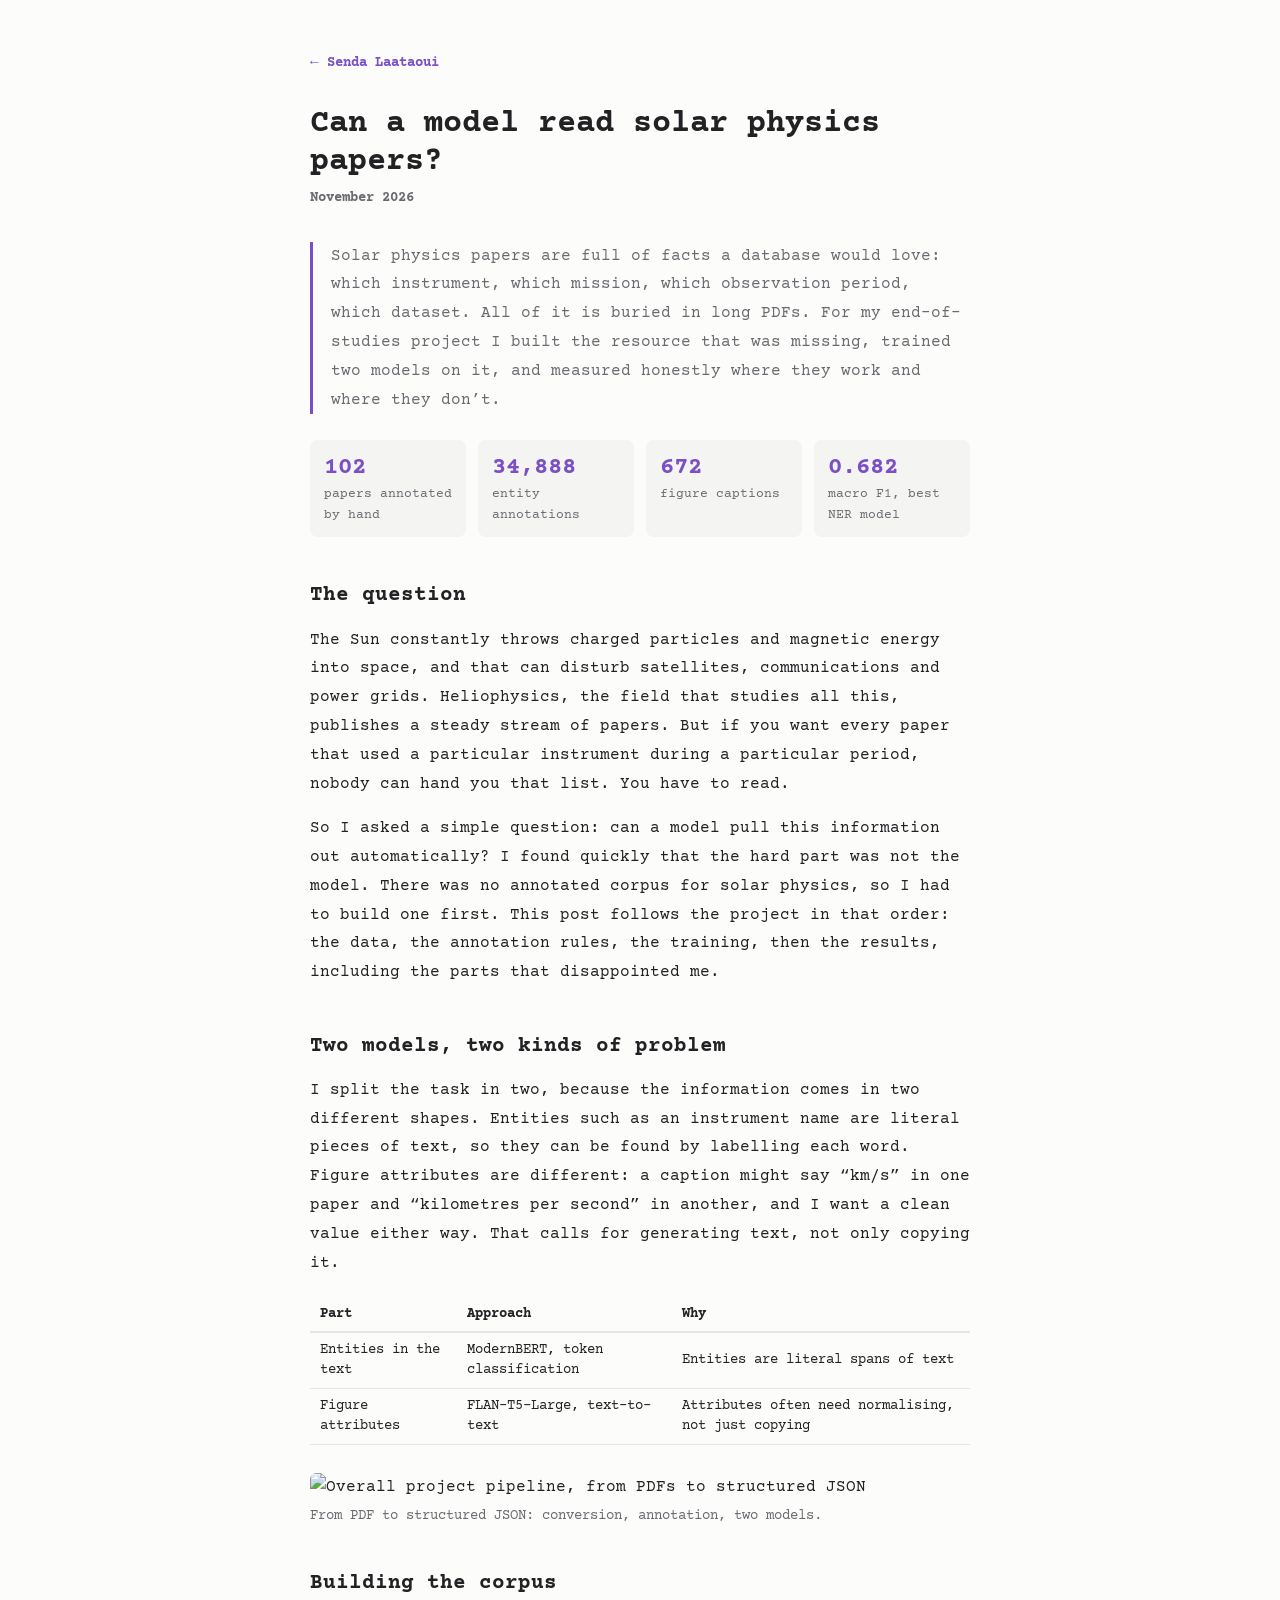
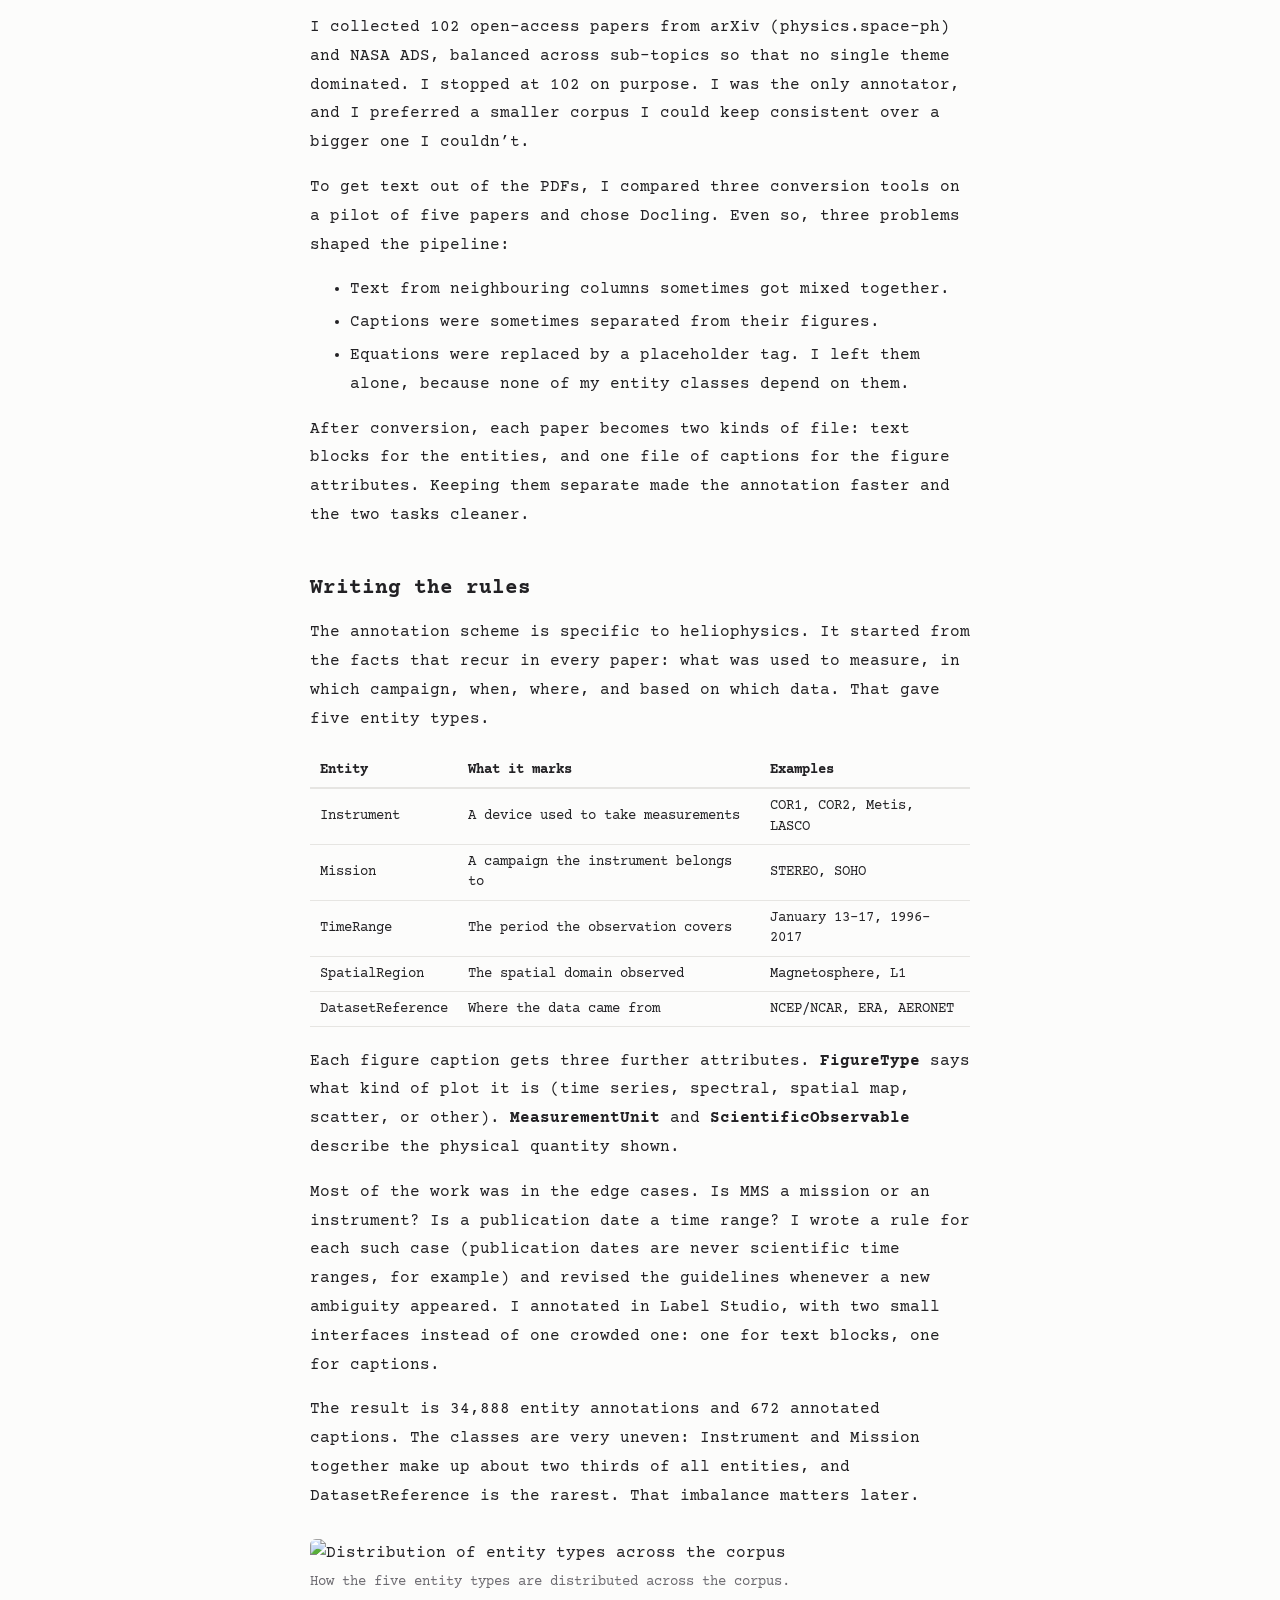
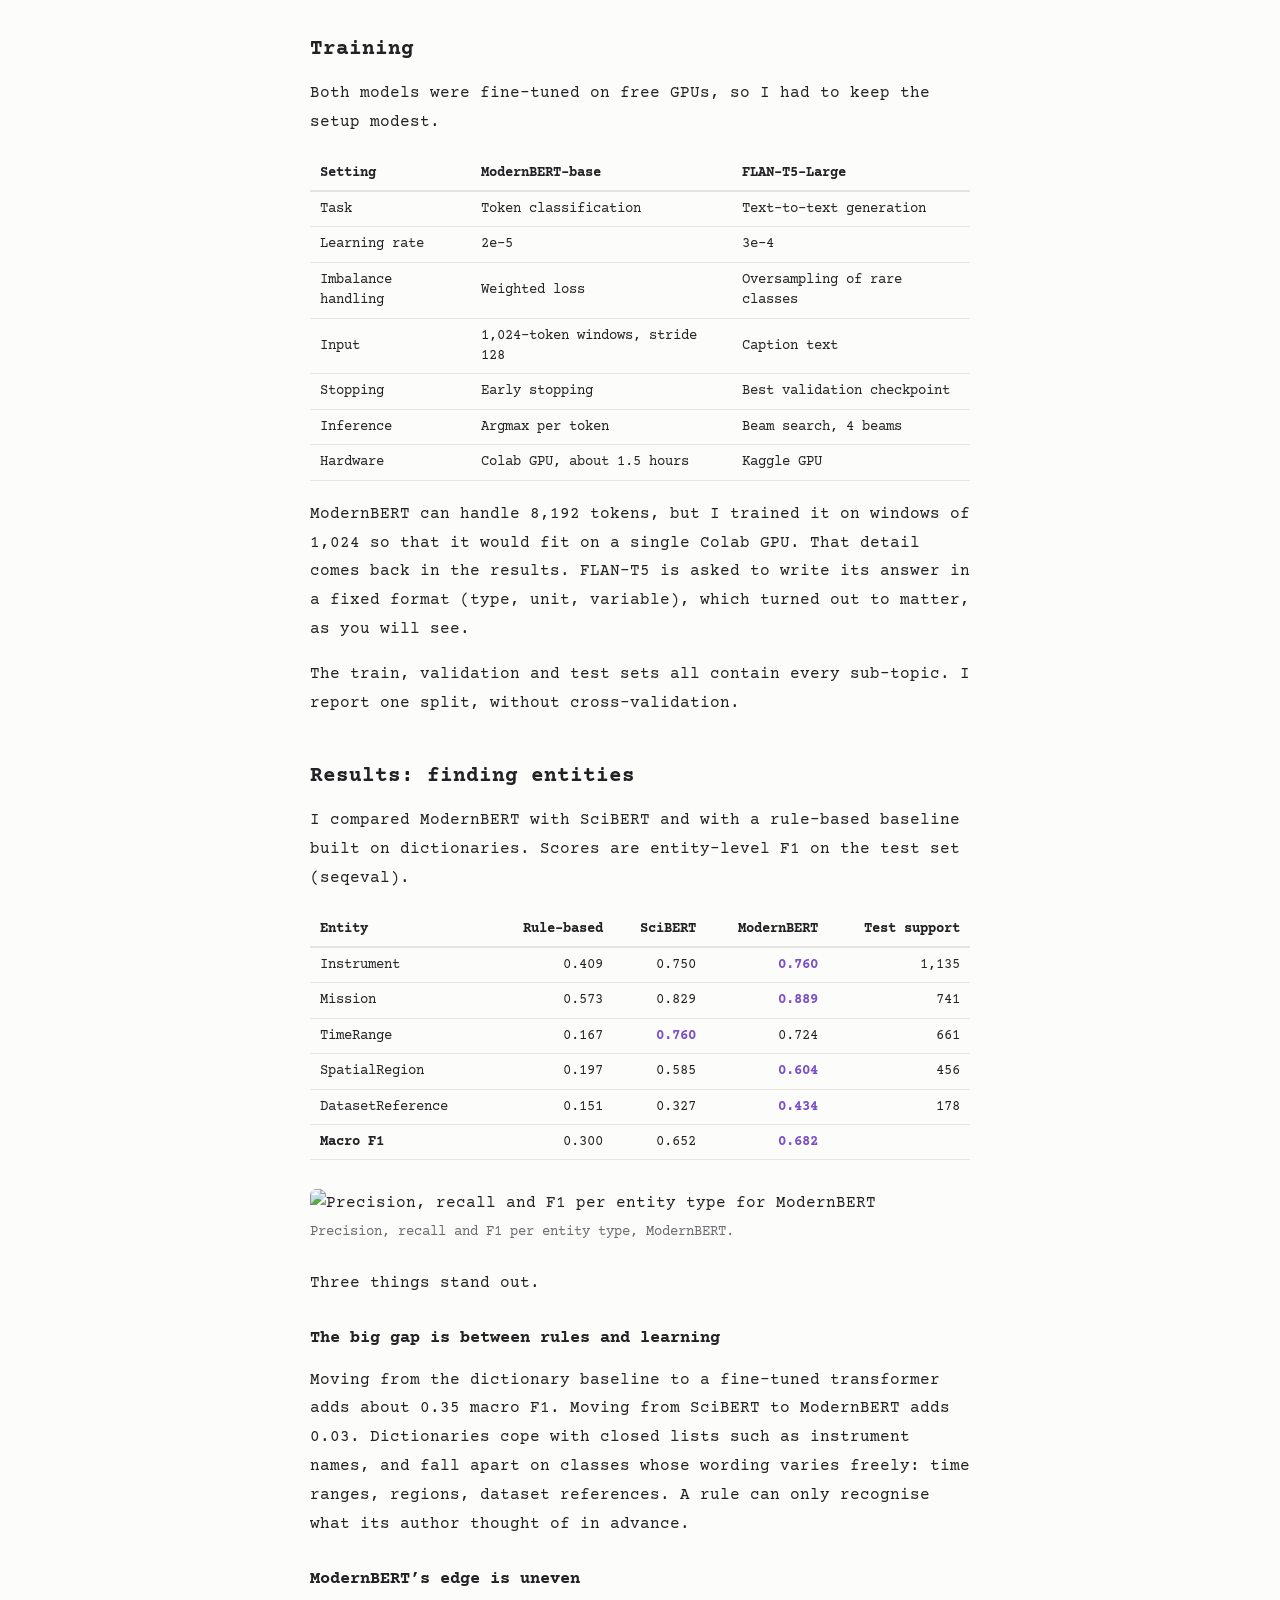
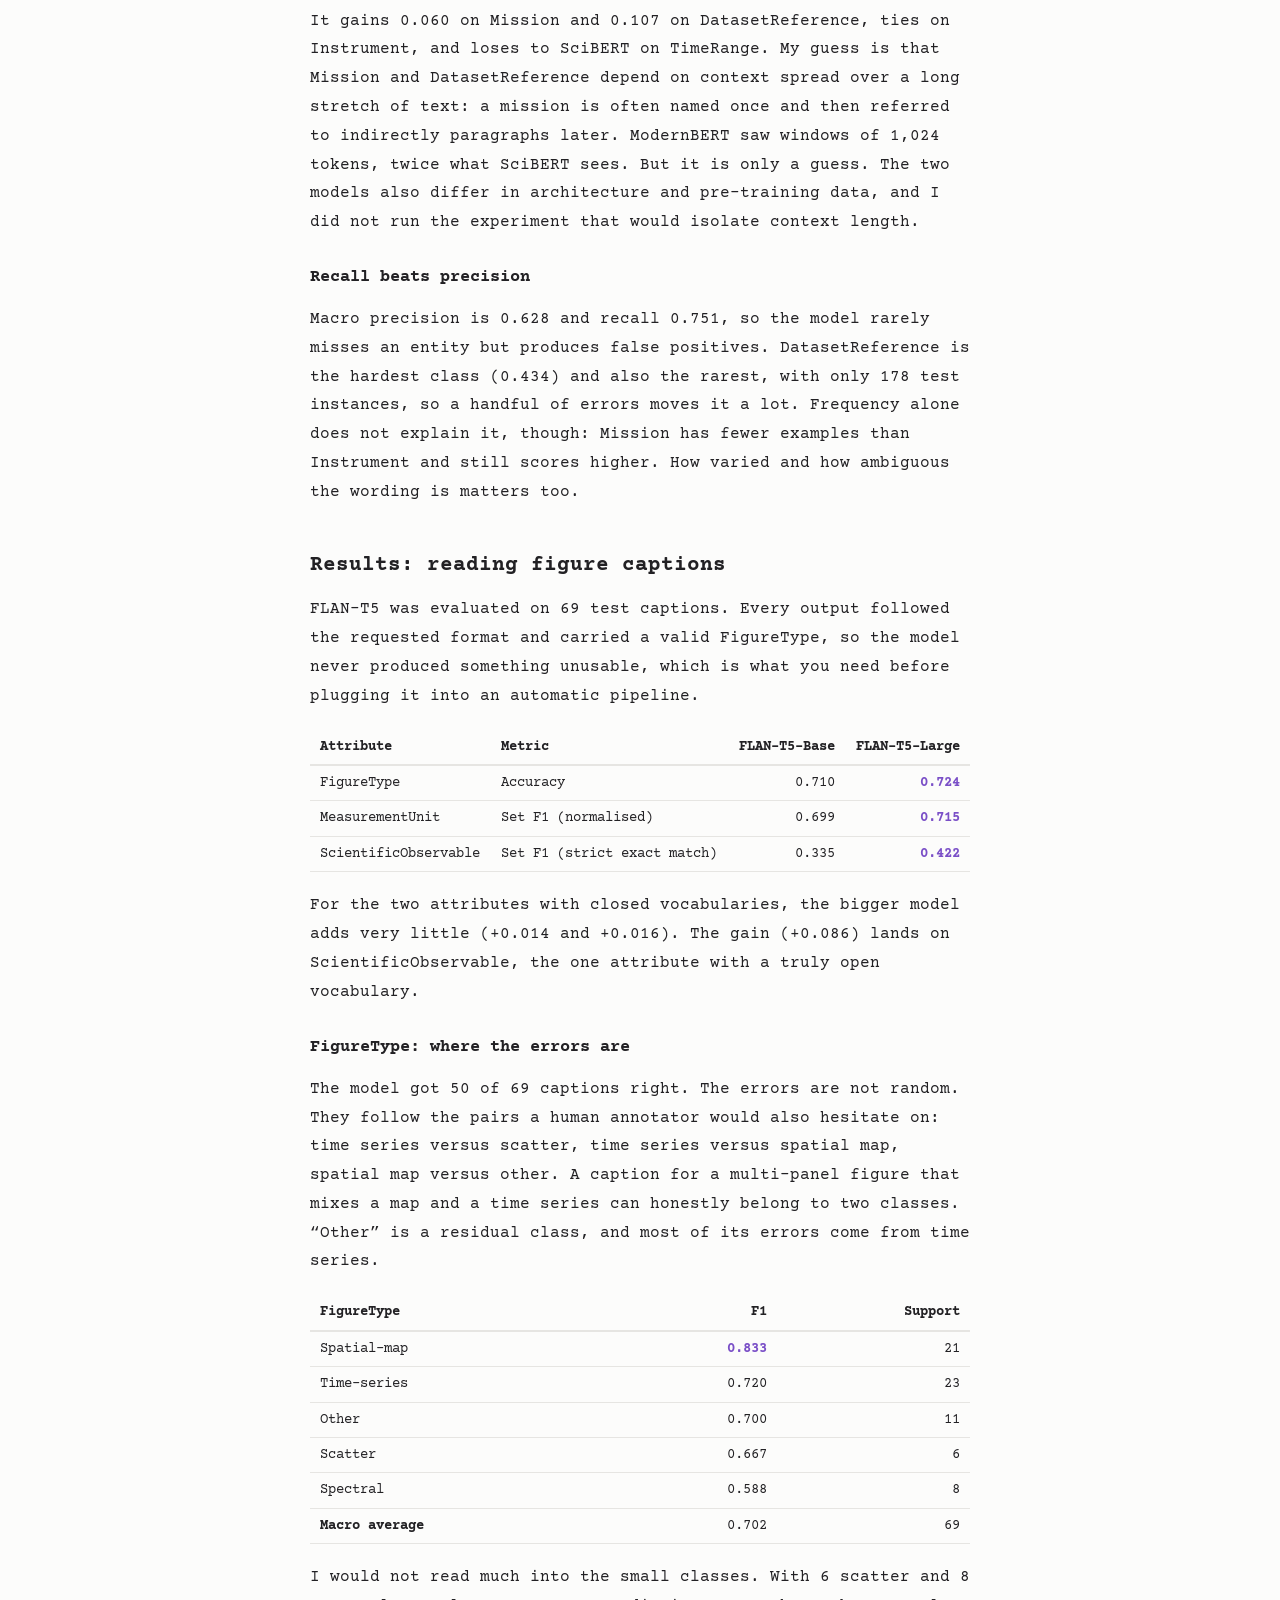
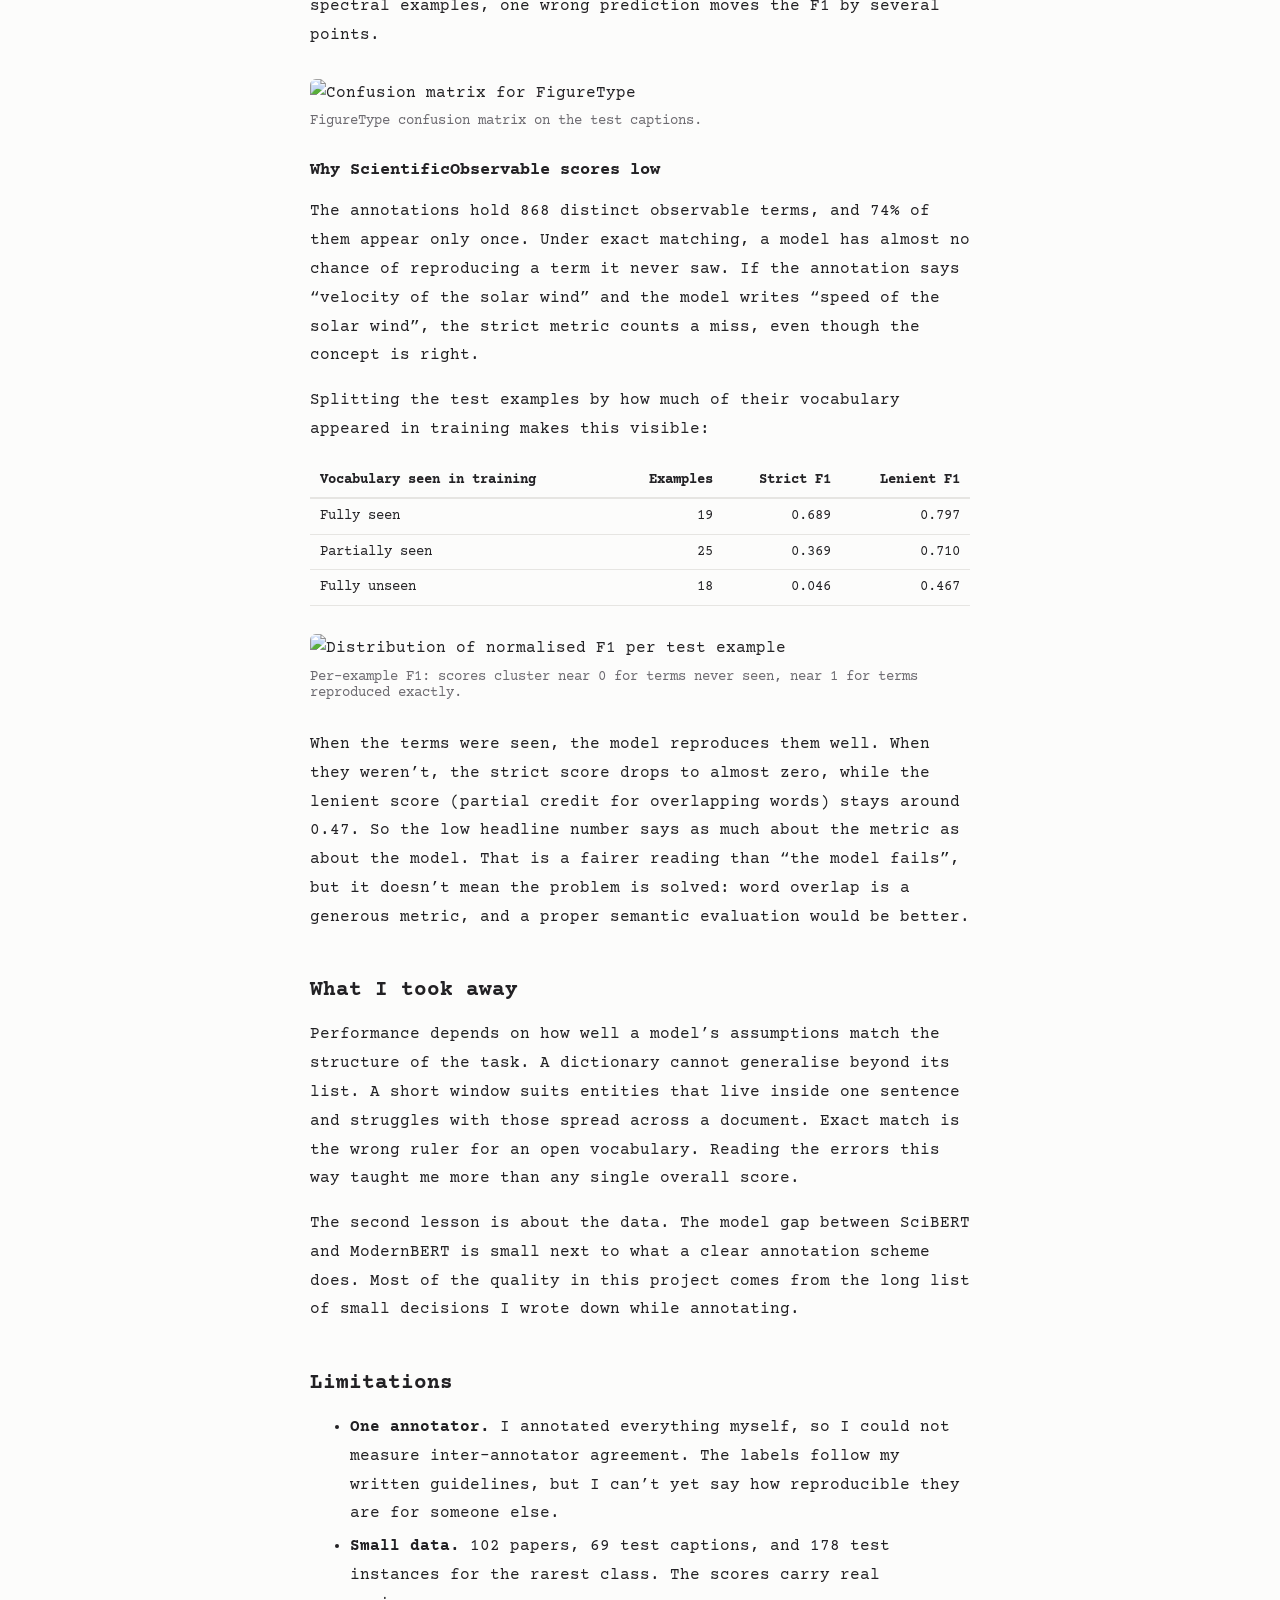
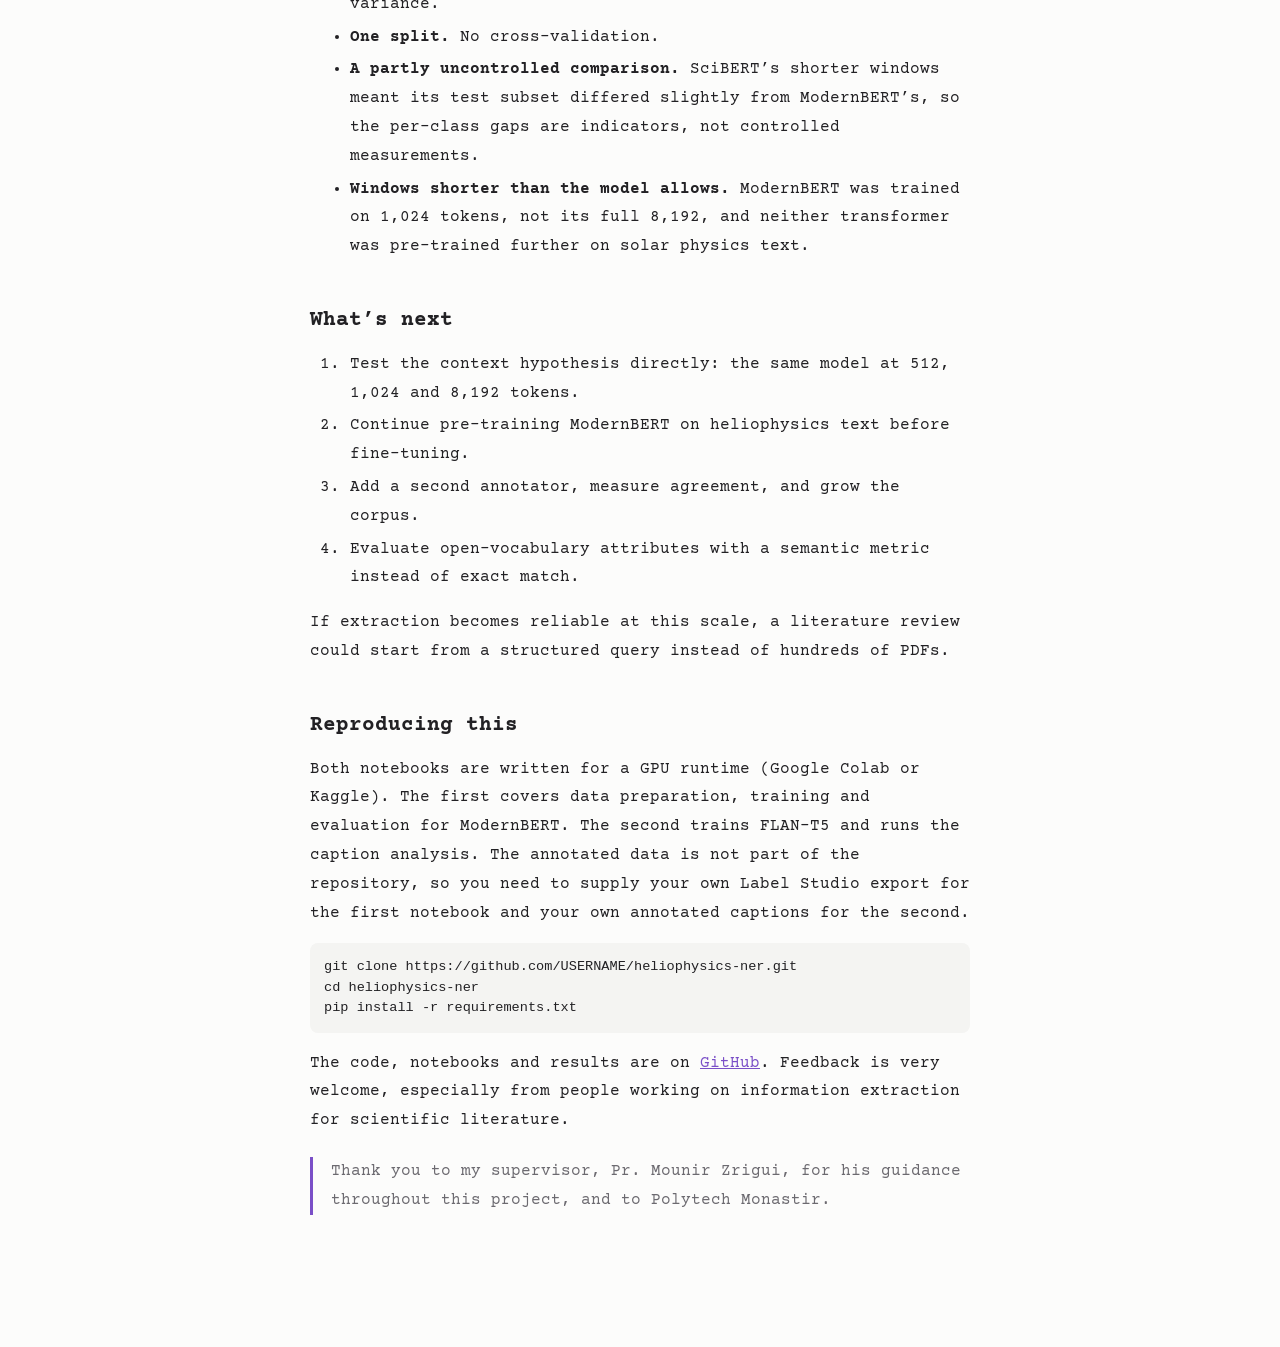
==== blogs/heliophysics-ner.html @ 3c7ad0c1 "heliophysics-ner blog" ====
<!DOCTYPE html>
<html lang="en">
<head>
<meta charset="utf-8">
<meta name="viewport" content="width=device-width, initial-scale=1">
<title>Can a model read solar physics papers? | Senda Laataoui</title>
<meta property="og:title" content="Can a model read solar physics papers?">
<meta property="og:description" content="I built a corpus of 102 heliophysics papers, annotated 34,888 entities by hand, and tested what ModernBERT and FLAN-T5 can extract. Here is what worked, and what didn’t.">
<link href="https://fonts.googleapis.com/css2?family=Courier+Prime:ital,wght@0,400;0,700;1,400&display=swap" rel="stylesheet">
<link rel="icon" type="image/svg+xml" href="../assets/favicon.svg">
<link rel="icon" type="image/png" sizes="48x48" href="../assets/favicon-48.png">
<link rel="stylesheet" href="../assets/post.css">
<style>
/* post.css has no table, list or h3 rules; these use its variables. Move into post.css if you like. */
h3{font:700 1.05rem/1.3 "Courier Prime",monospace;margin:1.8em 0 .3em}
.stats{display:grid;grid-template-columns:repeat(auto-fit,minmax(130px,1fr));gap:12px;margin:1.6em 0}
.stats div{background:var(--panel);border-radius:8px;padding:12px 14px;line-height:1.3}
.stats b{display:block;font-size:1.5rem;color:var(--accent)}
.stats span{font-size:.8rem;color:var(--dim)}
.tbl{overflow-x:auto;margin:1.2em 0}
table{width:100%;border-collapse:collapse;font-size:.85rem;line-height:1.5}
th,td{padding:7px 10px;text-align:left;border-bottom:1px solid var(--rule)}
th{border-bottom:2px solid var(--rule)}
.n{text-align:right;white-space:nowrap}
.best{font-weight:700;color:var(--accent)}
figure{margin:1.8em 0}
figcaption{margin-top:6px}
li{margin:.25em 0}
</style>
</head>
<body>
<div class="wrap">
<a class="back" href="../index.html">&larr; Senda Laataoui</a>
<h1>Can a model read solar physics papers?</h1>
<div class="date">November 2026</div>

<blockquote>Solar physics papers are full of facts a database would love: which instrument, which mission, which observation period, which dataset. All of it is buried in long PDFs. For my end-of-studies project I built the resource that was missing, trained two models on it, and measured honestly where they work and where they don’t.</blockquote>

<div class="stats">
  <div><b>102</b><span>papers annotated by hand</span></div>
  <div><b>34,888</b><span>entity annotations</span></div>
  <div><b>672</b><span>figure captions</span></div>
  <div><b>0.682</b><span>macro F1, best NER model</span></div>
</div>

<h2>The question</h2>
<p>The Sun constantly throws charged particles and magnetic energy into space, and that can disturb satellites, communications and power grids. Heliophysics, the field that studies all this, publishes a steady stream of papers. But if you want every paper that used a particular instrument during a particular period, nobody can hand you that list. You have to read.</p>
<p>So I asked a simple question: can a model pull this information out automatically? I found quickly that the hard part was not the model. There was no annotated corpus for solar physics, so I had to build one first. This post follows the project in that order: the data, the annotation rules, the training, then the results, including the parts that disappointed me.</p>

<h2>Two models, two kinds of problem</h2>
<p>I split the task in two, because the information comes in two different shapes. Entities such as an instrument name are literal pieces of text, so they can be found by labelling each word. Figure attributes are different: a caption might say “km/s” in one paper and “kilometres per second” in another, and I want a clean value either way. That calls for generating text, not only copying it.</p>
<div class="tbl"><table>
<thead><tr><th>Part</th><th>Approach</th><th>Why</th></tr></thead>
<tbody>
<tr><td>Entities in the text</td><td>ModernBERT, token classification</td><td>Entities are literal spans of text</td></tr>
<tr><td>Figure attributes</td><td>FLAN-T5-Large, text-to-text</td><td>Attributes often need normalising, not just copying</td></tr>
</tbody></table></div>

<figure>
<img src="../assets/heliophysics-ner/pipeline.png" alt="Overall project pipeline, from PDFs to structured JSON" width="460">
<figcaption>From PDF to structured JSON: conversion, annotation, two models.</figcaption>
</figure>

<h2>Building the corpus</h2>
<p>I collected 102 open-access papers from arXiv (physics.space-ph) and NASA ADS, balanced across sub-topics so that no single theme dominated. I stopped at 102 on purpose. I was the only annotator, and I preferred a smaller corpus I could keep consistent over a bigger one I couldn’t.</p>
<p>To get text out of the PDFs, I compared three conversion tools on a pilot of five papers and chose Docling. Even so, three problems shaped the pipeline:</p>
<ul>
<li>Text from neighbouring columns sometimes got mixed together.</li>
<li>Captions were sometimes separated from their figures.</li>
<li>Equations were replaced by a placeholder tag. I left them alone, because none of my entity classes depend on them.</li>
</ul>
<p>After conversion, each paper becomes two kinds of file: text blocks for the entities, and one file of captions for the figure attributes. Keeping them separate made the annotation faster and the two tasks cleaner.</p>

<h2>Writing the rules</h2>
<p>The annotation scheme is specific to heliophysics. It started from the facts that recur in every paper: what was used to measure, in which campaign, when, where, and based on which data. That gave five entity types.</p>
<div class="tbl"><table>
<thead><tr><th>Entity</th><th>What it marks</th><th>Examples</th></tr></thead>
<tbody>
<tr><td>Instrument</td><td>A device used to take measurements</td><td>COR1, COR2, Metis, LASCO</td></tr>
<tr><td>Mission</td><td>A campaign the instrument belongs to</td><td>STEREO, SOHO</td></tr>
<tr><td>TimeRange</td><td>The period the observation covers</td><td>January 13–17, 1996–2017</td></tr>
<tr><td>SpatialRegion</td><td>The spatial domain observed</td><td>Magnetosphere, L1</td></tr>
<tr><td>DatasetReference</td><td>Where the data came from</td><td>NCEP/NCAR, ERA, AERONET</td></tr>
</tbody></table></div>
<p>Each figure caption gets three further attributes. <b>FigureType</b> says what kind of plot it is (time series, spectral, spatial map, scatter, or other). <b>MeasurementUnit</b> and <b>ScientificObservable</b> describe the physical quantity shown.</p>
<p>Most of the work was in the edge cases. Is MMS a mission or an instrument? Is a publication date a time range? I wrote a rule for each such case (publication dates are never scientific time ranges, for example) and revised the guidelines whenever a new ambiguity appeared. I annotated in Label Studio, with two small interfaces instead of one crowded one: one for text blocks, one for captions.</p>
<p>The result is 34,888 entity annotations and 672 annotated captions. The classes are very uneven: Instrument and Mission together make up about two thirds of all entities, and DatasetReference is the rarest. That imbalance matters later.</p>

<figure>
<img src="../assets/heliophysics-ner/entity_distribution.png" alt="Distribution of entity types across the corpus" width="760">
<figcaption>How the five entity types are distributed across the corpus.</figcaption>
</figure>

<h2>Training</h2>
<p>Both models were fine-tuned on free GPUs, so I had to keep the setup modest.</p>
<div class="tbl"><table>
<thead><tr><th>Setting</th><th>ModernBERT-base</th><th>FLAN-T5-Large</th></tr></thead>
<tbody>
<tr><td>Task</td><td>Token classification</td><td>Text-to-text generation</td></tr>
<tr><td>Learning rate</td><td>2e-5</td><td>3e-4</td></tr>
<tr><td>Imbalance handling</td><td>Weighted loss</td><td>Oversampling of rare classes</td></tr>
<tr><td>Input</td><td>1,024-token windows, stride 128</td><td>Caption text</td></tr>
<tr><td>Stopping</td><td>Early stopping</td><td>Best validation checkpoint</td></tr>
<tr><td>Inference</td><td>Argmax per token</td><td>Beam search, 4 beams</td></tr>
<tr><td>Hardware</td><td>Colab GPU, about 1.5 hours</td><td>Kaggle GPU</td></tr>
</tbody></table></div>
<p>ModernBERT can handle 8,192 tokens, but I trained it on windows of 1,024 so that it would fit on a single Colab GPU. That detail comes back in the results. FLAN-T5 is asked to write its answer in a fixed format (type, unit, variable), which turned out to matter, as you will see.</p>
<p>The train, validation and test sets all contain every sub-topic. I report one split, without cross-validation.</p>

<h2>Results: finding entities</h2>
<p>I compared ModernBERT with SciBERT and with a rule-based baseline built on dictionaries. Scores are entity-level F1 on the test set (seqeval).</p>
<div class="tbl"><table>
<thead><tr><th>Entity</th><th class="n">Rule-based</th><th class="n">SciBERT</th><th class="n">ModernBERT</th><th class="n">Test support</th></tr></thead>
<tbody>
<tr><td>Instrument</td><td class="n">0.409</td><td class="n">0.750</td><td class="n best">0.760</td><td class="n">1,135</td></tr>
<tr><td>Mission</td><td class="n">0.573</td><td class="n">0.829</td><td class="n best">0.889</td><td class="n">741</td></tr>
<tr><td>TimeRange</td><td class="n">0.167</td><td class="n best">0.760</td><td class="n">0.724</td><td class="n">661</td></tr>
<tr><td>SpatialRegion</td><td class="n">0.197</td><td class="n">0.585</td><td class="n best">0.604</td><td class="n">456</td></tr>
<tr><td>DatasetReference</td><td class="n">0.151</td><td class="n">0.327</td><td class="n best">0.434</td><td class="n">178</td></tr>
<tr><td><b>Macro F1</b></td><td class="n">0.300</td><td class="n">0.652</td><td class="n best">0.682</td><td class="n"></td></tr>
</tbody></table></div>

<figure>
<img src="../assets/heliophysics-ner/ner_per_class_results.png" alt="Precision, recall and F1 per entity type for ModernBERT" width="760">
<figcaption>Precision, recall and F1 per entity type, ModernBERT.</figcaption>
</figure>

<p>Three things stand out.</p>
<h3>The big gap is between rules and learning</h3>
<p>Moving from the dictionary baseline to a fine-tuned transformer adds about 0.35 macro F1. Moving from SciBERT to ModernBERT adds 0.03. Dictionaries cope with closed lists such as instrument names, and fall apart on classes whose wording varies freely: time ranges, regions, dataset references. A rule can only recognise what its author thought of in advance.</p>
<h3>ModernBERT’s edge is uneven</h3>
<p>It gains 0.060 on Mission and 0.107 on DatasetReference, ties on Instrument, and loses to SciBERT on TimeRange. My guess is that Mission and DatasetReference depend on context spread over a long stretch of text: a mission is often named once and then referred to indirectly paragraphs later. ModernBERT saw windows of 1,024 tokens, twice what SciBERT sees. But it is only a guess. The two models also differ in architecture and pre-training data, and I did not run the experiment that would isolate context length.</p>
<h3>Recall beats precision</h3>
<p>Macro precision is 0.628 and recall 0.751, so the model rarely misses an entity but produces false positives. DatasetReference is the hardest class (0.434) and also the rarest, with only 178 test instances, so a handful of errors moves it a lot. Frequency alone does not explain it, though: Mission has fewer examples than Instrument and still scores higher. How varied and how ambiguous the wording is matters too.</p>

<h2>Results: reading figure captions</h2>
<p>FLAN-T5 was evaluated on 69 test captions. Every output followed the requested format and carried a valid FigureType, so the model never produced something unusable, which is what you need before plugging it into an automatic pipeline.</p>
<div class="tbl"><table>
<thead><tr><th>Attribute</th><th>Metric</th><th class="n">FLAN-T5-Base</th><th class="n">FLAN-T5-Large</th></tr></thead>
<tbody>
<tr><td>FigureType</td><td>Accuracy</td><td class="n">0.710</td><td class="n best">0.724</td></tr>
<tr><td>MeasurementUnit</td><td>Set F1 (normalised)</td><td class="n">0.699</td><td class="n best">0.715</td></tr>
<tr><td>ScientificObservable</td><td>Set F1 (strict exact match)</td><td class="n">0.335</td><td class="n best">0.422</td></tr>
</tbody></table></div>
<p>For the two attributes with closed vocabularies, the bigger model adds very little (+0.014 and +0.016). The gain (+0.086) lands on ScientificObservable, the one attribute with a truly open vocabulary.</p>

<h3>FigureType: where the errors are</h3>
<p>The model got 50 of 69 captions right. The errors are not random. They follow the pairs a human annotator would also hesitate on: time series versus scatter, time series versus spatial map, spatial map versus other. A caption for a multi-panel figure that mixes a map and a time series can honestly belong to two classes. “Other” is a residual class, and most of its errors come from time series.</p>
<div class="tbl"><table>
<thead><tr><th>FigureType</th><th class="n">F1</th><th class="n">Support</th></tr></thead>
<tbody>
<tr><td>Spatial-map</td><td class="n best">0.833</td><td class="n">21</td></tr>
<tr><td>Time-series</td><td class="n">0.720</td><td class="n">23</td></tr>
<tr><td>Other</td><td class="n">0.700</td><td class="n">11</td></tr>
<tr><td>Scatter</td><td class="n">0.667</td><td class="n">6</td></tr>
<tr><td>Spectral</td><td class="n">0.588</td><td class="n">8</td></tr>
<tr><td><b>Macro average</b></td><td class="n">0.702</td><td class="n">69</td></tr>
</tbody></table></div>
<p>I would not read much into the small classes. With 6 scatter and 8 spectral examples, one wrong prediction moves the F1 by several points.</p>

<figure>
<img src="../assets/heliophysics-ner/figuretype_confusion_matrix.png" alt="Confusion matrix for FigureType" width="560">
<figcaption>FigureType confusion matrix on the test captions.</figcaption>
</figure>

<h3>Why ScientificObservable scores low</h3>
<p>The annotations hold 868 distinct observable terms, and 74% of them appear only once. Under exact matching, a model has almost no chance of reproducing a term it never saw. If the annotation says “velocity of the solar wind” and the model writes “speed of the solar wind”, the strict metric counts a miss, even though the concept is right.</p>
<p>Splitting the test examples by how much of their vocabulary appeared in training makes this visible:</p>
<div class="tbl"><table>
<thead><tr><th>Vocabulary seen in training</th><th class="n">Examples</th><th class="n">Strict F1</th><th class="n">Lenient F1</th></tr></thead>
<tbody>
<tr><td>Fully seen</td><td class="n">19</td><td class="n">0.689</td><td class="n">0.797</td></tr>
<tr><td>Partially seen</td><td class="n">25</td><td class="n">0.369</td><td class="n">0.710</td></tr>
<tr><td>Fully unseen</td><td class="n">18</td><td class="n">0.046</td><td class="n">0.467</td></tr>
</tbody></table></div>

<figure>
<img src="../assets/heliophysics-ner/f1_distribution_per_example.png" alt="Distribution of normalised F1 per test example" width="640">
<figcaption>Per-example F1: scores cluster near 0 for terms never seen, near 1 for terms reproduced exactly.</figcaption>
</figure>

<p>When the terms were seen, the model reproduces them well. When they weren’t, the strict score drops to almost zero, while the lenient score (partial credit for overlapping words) stays around 0.47. So the low headline number says as much about the metric as about the model. That is a fairer reading than “the model fails”, but it doesn’t mean the problem is solved: word overlap is a generous metric, and a proper semantic evaluation would be better.</p>

<h2>What I took away</h2>
<p>Performance depends on how well a model’s assumptions match the structure of the task. A dictionary cannot generalise beyond its list. A short window suits entities that live inside one sentence and struggles with those spread across a document. Exact match is the wrong ruler for an open vocabulary. Reading the errors this way taught me more than any single overall score.</p>
<p>The second lesson is about the data. The model gap between SciBERT and ModernBERT is small next to what a clear annotation scheme does. Most of the quality in this project comes from the long list of small decisions I wrote down while annotating.</p>

<h2>Limitations</h2>
<ul>
<li><b>One annotator.</b> I annotated everything myself, so I could not measure inter-annotator agreement. The labels follow my written guidelines, but I can’t yet say how reproducible they are for someone else.</li>
<li><b>Small data.</b> 102 papers, 69 test captions, and 178 test instances for the rarest class. The scores carry real variance.</li>
<li><b>One split.</b> No cross-validation.</li>
<li><b>A partly uncontrolled comparison.</b> SciBERT’s shorter windows meant its test subset differed slightly from ModernBERT’s, so the per-class gaps are indicators, not controlled measurements.</li>
<li><b>Windows shorter than the model allows.</b> ModernBERT was trained on 1,024 tokens, not its full 8,192, and neither transformer was pre-trained further on solar physics text.</li>
</ul>

<h2>What’s next</h2>
<ol>
<li>Test the context hypothesis directly: the same model at 512, 1,024 and 8,192 tokens.</li>
<li>Continue pre-training ModernBERT on heliophysics text before fine-tuning.</li>
<li>Add a second annotator, measure agreement, and grow the corpus.</li>
<li>Evaluate open-vocabulary attributes with a semantic metric instead of exact match.</li>
</ol>
<p>If extraction becomes reliable at this scale, a literature review could start from a structured query instead of hundreds of PDFs.</p>

<h2>Reproducing this</h2>
<p>Both notebooks are written for a GPU runtime (Google Colab or Kaggle). The first covers data preparation, training and evaluation for ModernBERT. The second trains FLAN-T5 and runs the caption analysis. The annotated data is not part of the repository, so you need to supply your own Label Studio export for the first notebook and your own annotated captions for the second.</p>
<pre><code>git clone https://github.com/USERNAME/heliophysics-ner.git
cd heliophysics-ner
pip install -r requirements.txt</code></pre>
<p>The code, notebooks and results are on <a href="https://github.com/USERNAME/heliophysics-ner">GitHub</a>. Feedback is very welcome, especially from people working on information extraction for scientific literature.</p>

<blockquote>Thank you to my supervisor, Pr. Mounir Zrigui, for his guidance throughout this project, and to Polytech Monastir.</blockquote>

</div>
</body>
</html>
---- assets/post.css ----
:root{--bg:#fcfcfb;--fg:#222124;--dim:#6c6a70;--accent:#7a4fc7;--rule:#e6e5e2;--panel:#f4f4f2}
@media(prefers-color-scheme:dark){:root{--bg:#151416;--fg:#ececee;--dim:#9c9aa2;--accent:#c7a8f7;--rule:#2d2c30;--panel:#1e1d20}}
body{margin:0;background:var(--bg);color:var(--fg);font:16px/1.8 "Courier Prime","Courier New",monospace}
.wrap{max-width:660px;margin:0 auto;padding:48px 24px 110px}
.back,.date{font:700 .9rem "Courier Prime",monospace}
.back{color:var(--accent);text-decoration:none}
h1{font:700 2rem/1.2 "Courier Prime",monospace;margin:28px 0 8px}
h2{font:700 1.3rem/1.3 "Courier Prime",monospace;margin:2.2em 0 .4em}
.date{color:var(--dim);margin-bottom:36px}
a{color:var(--accent)}
img{max-width:100%;height:auto;border-radius:6px}
figcaption{font:.85rem "Courier Prime",monospace;color:var(--dim)}
pre{overflow-x:auto;background:var(--panel);padding:14px;border-radius:8px;font-size:.85rem;line-height:1.5}
blockquote{border-left:3px solid var(--accent);margin:1.4em 0;padding-left:18px;color:var(--dim)}
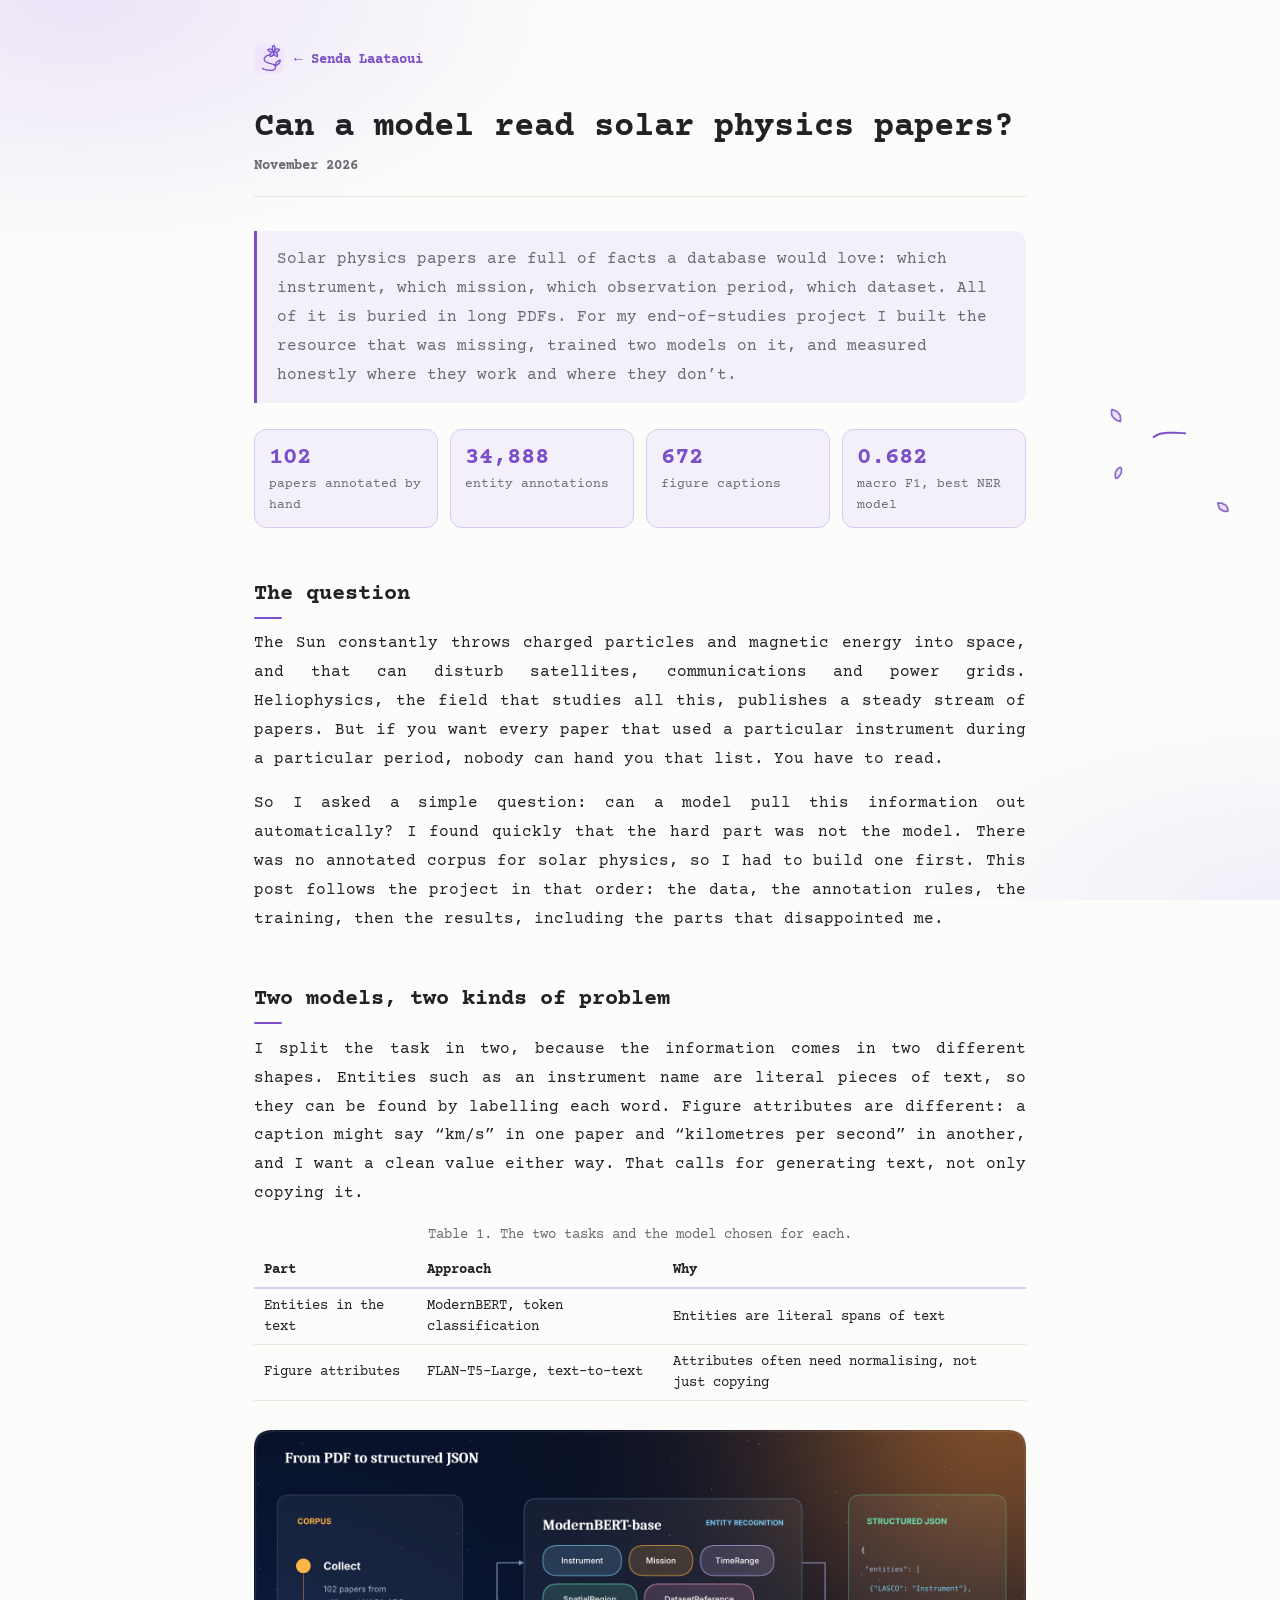
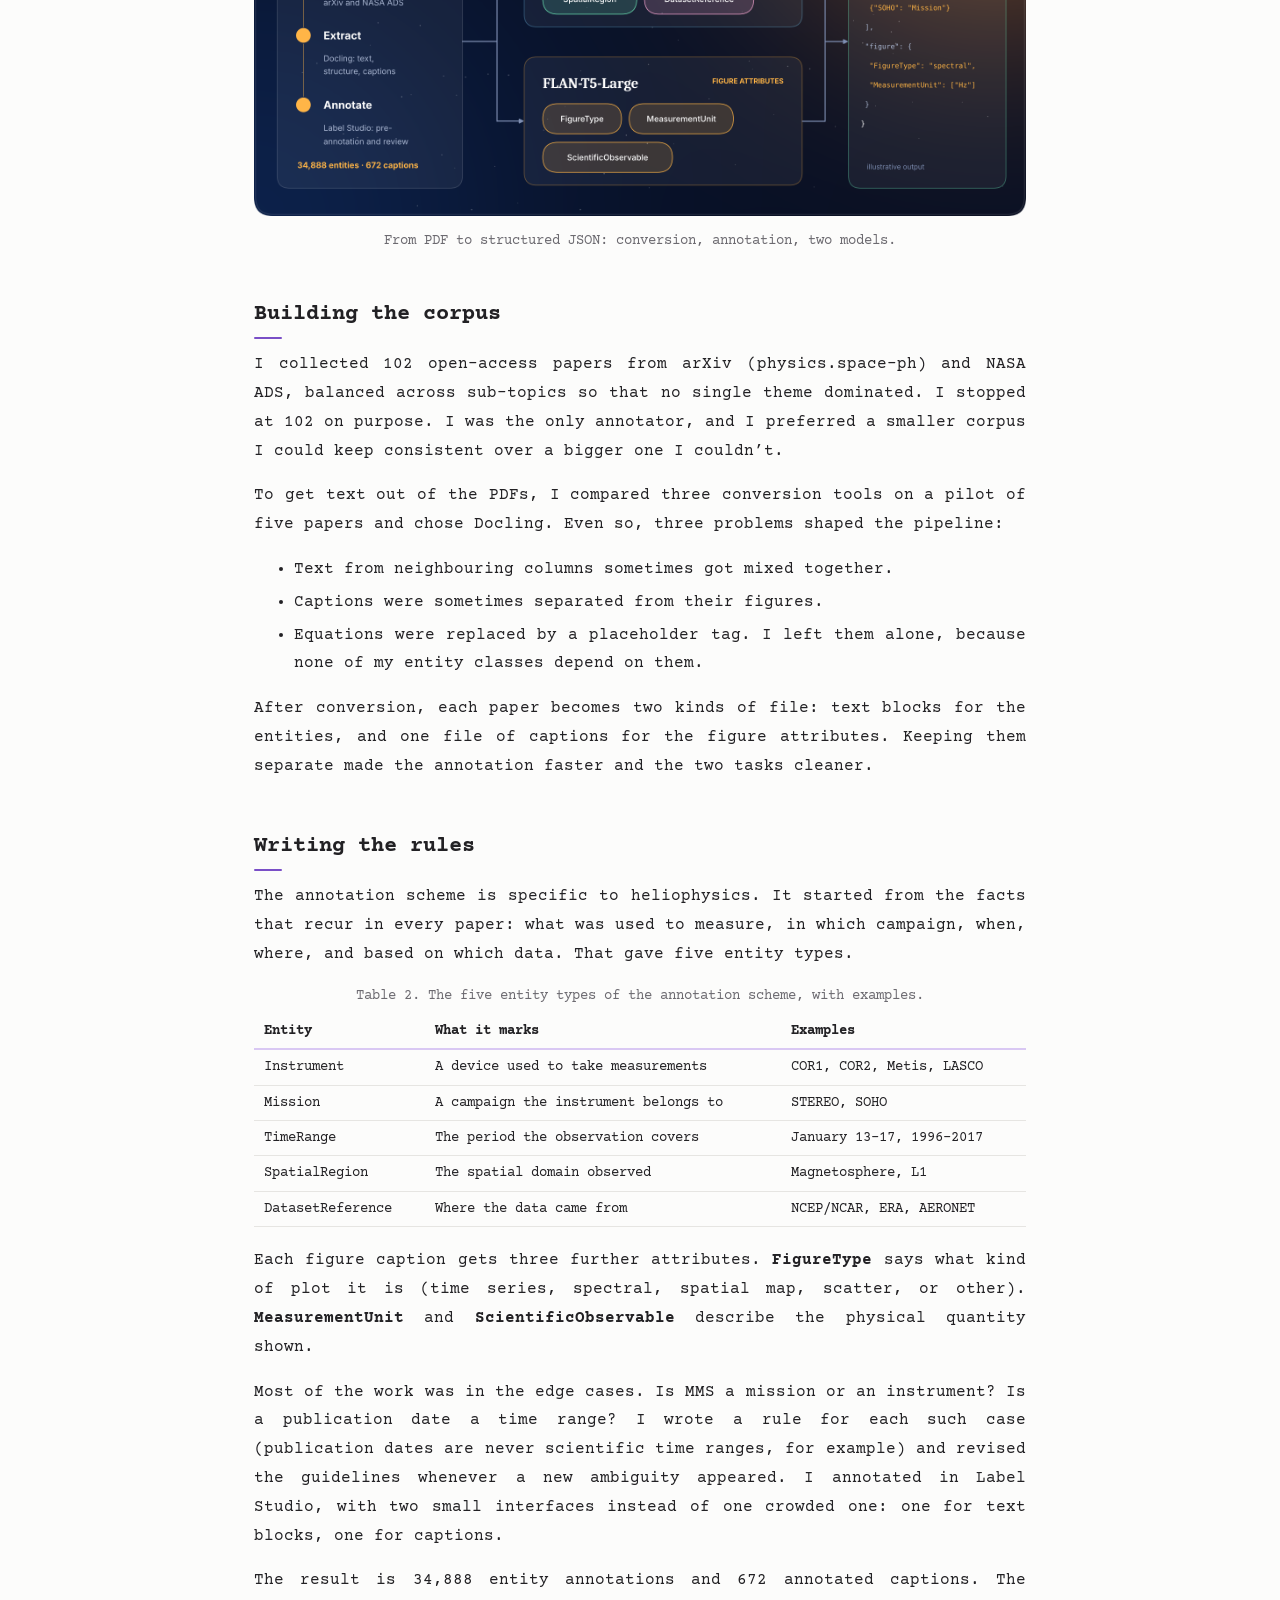
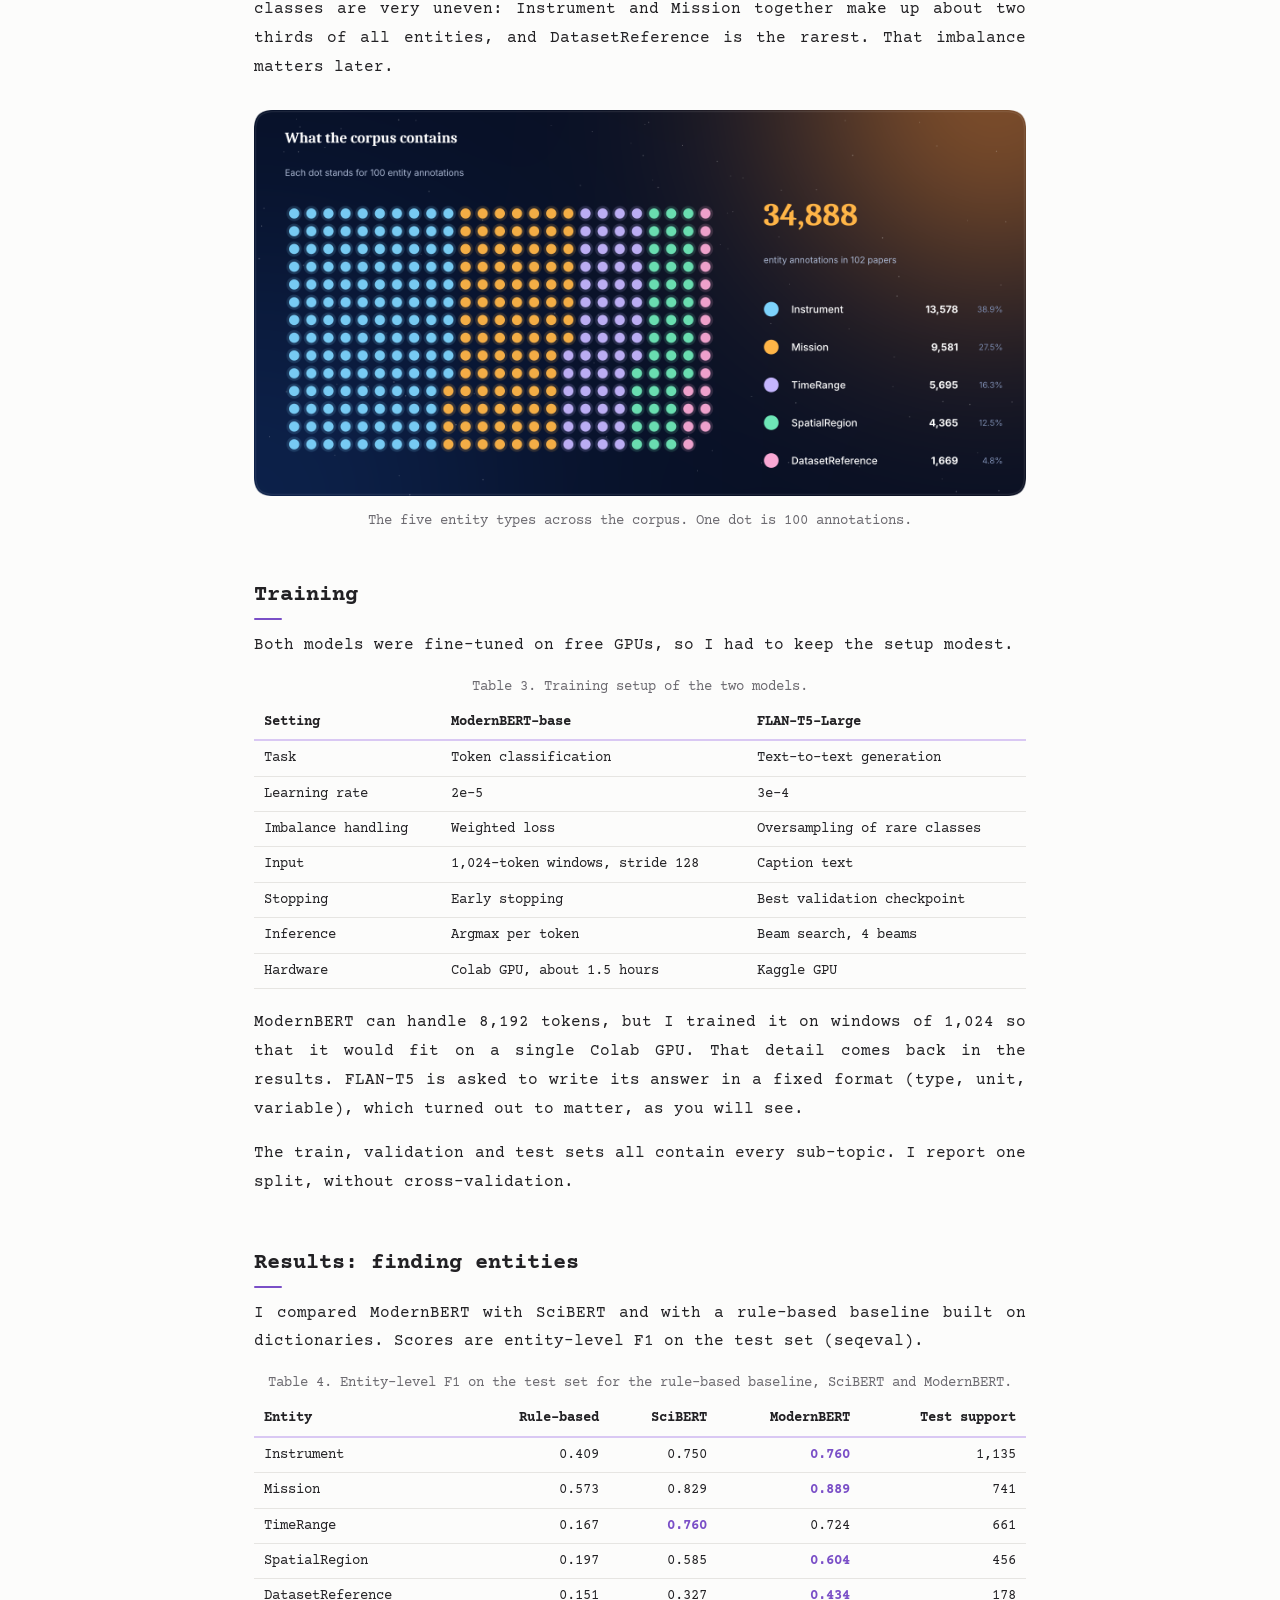
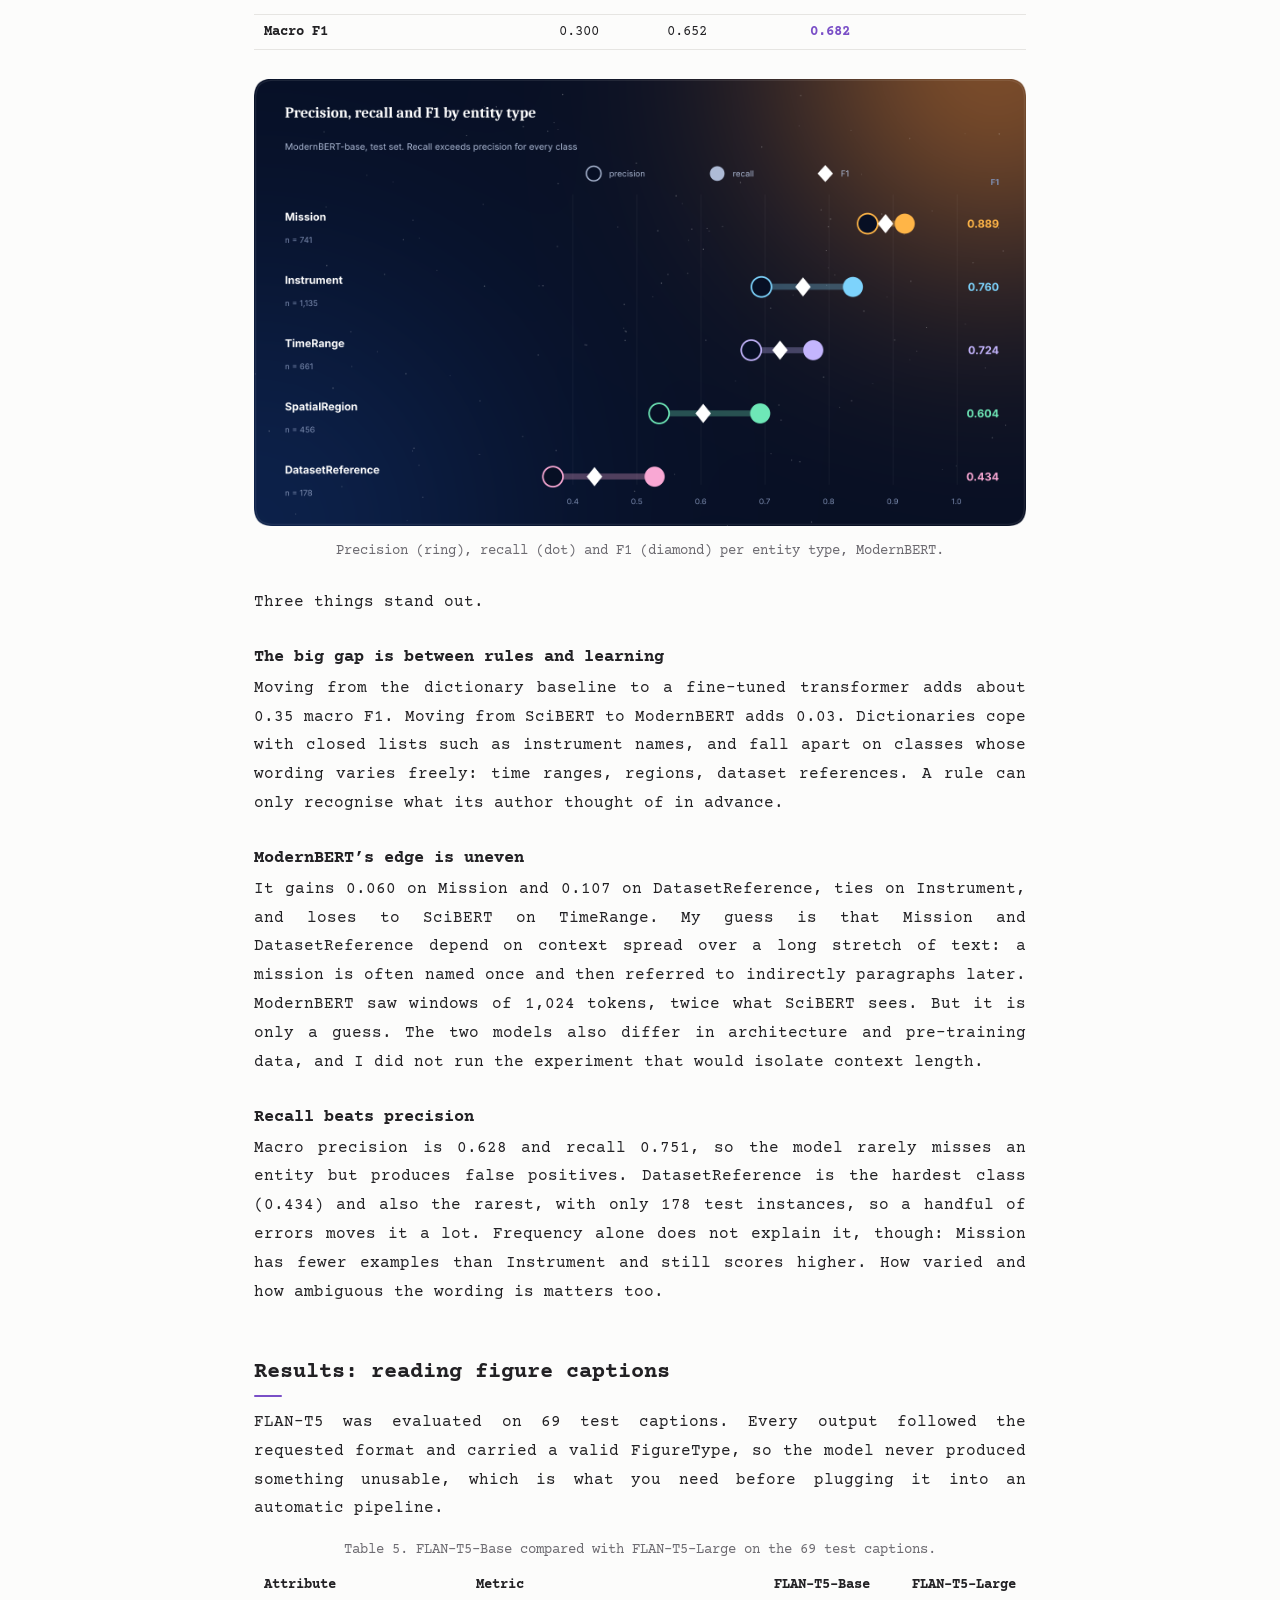
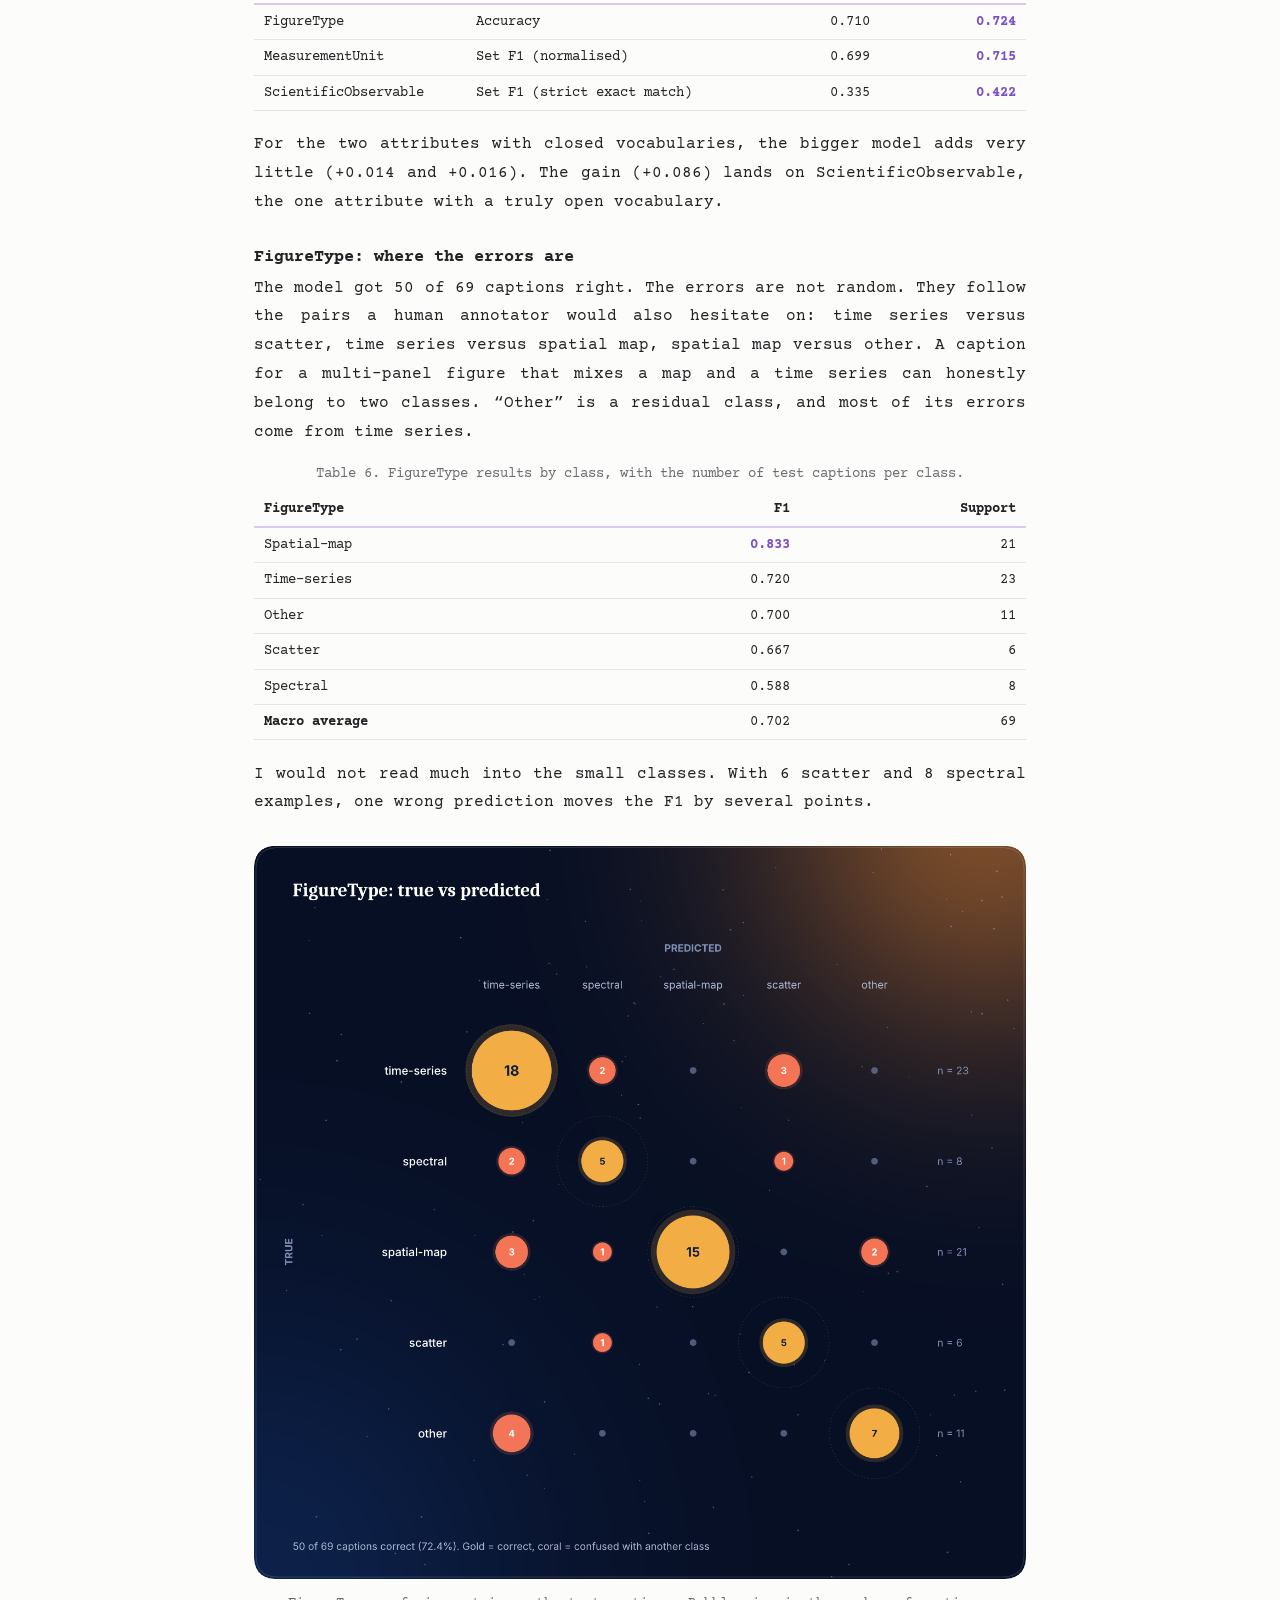
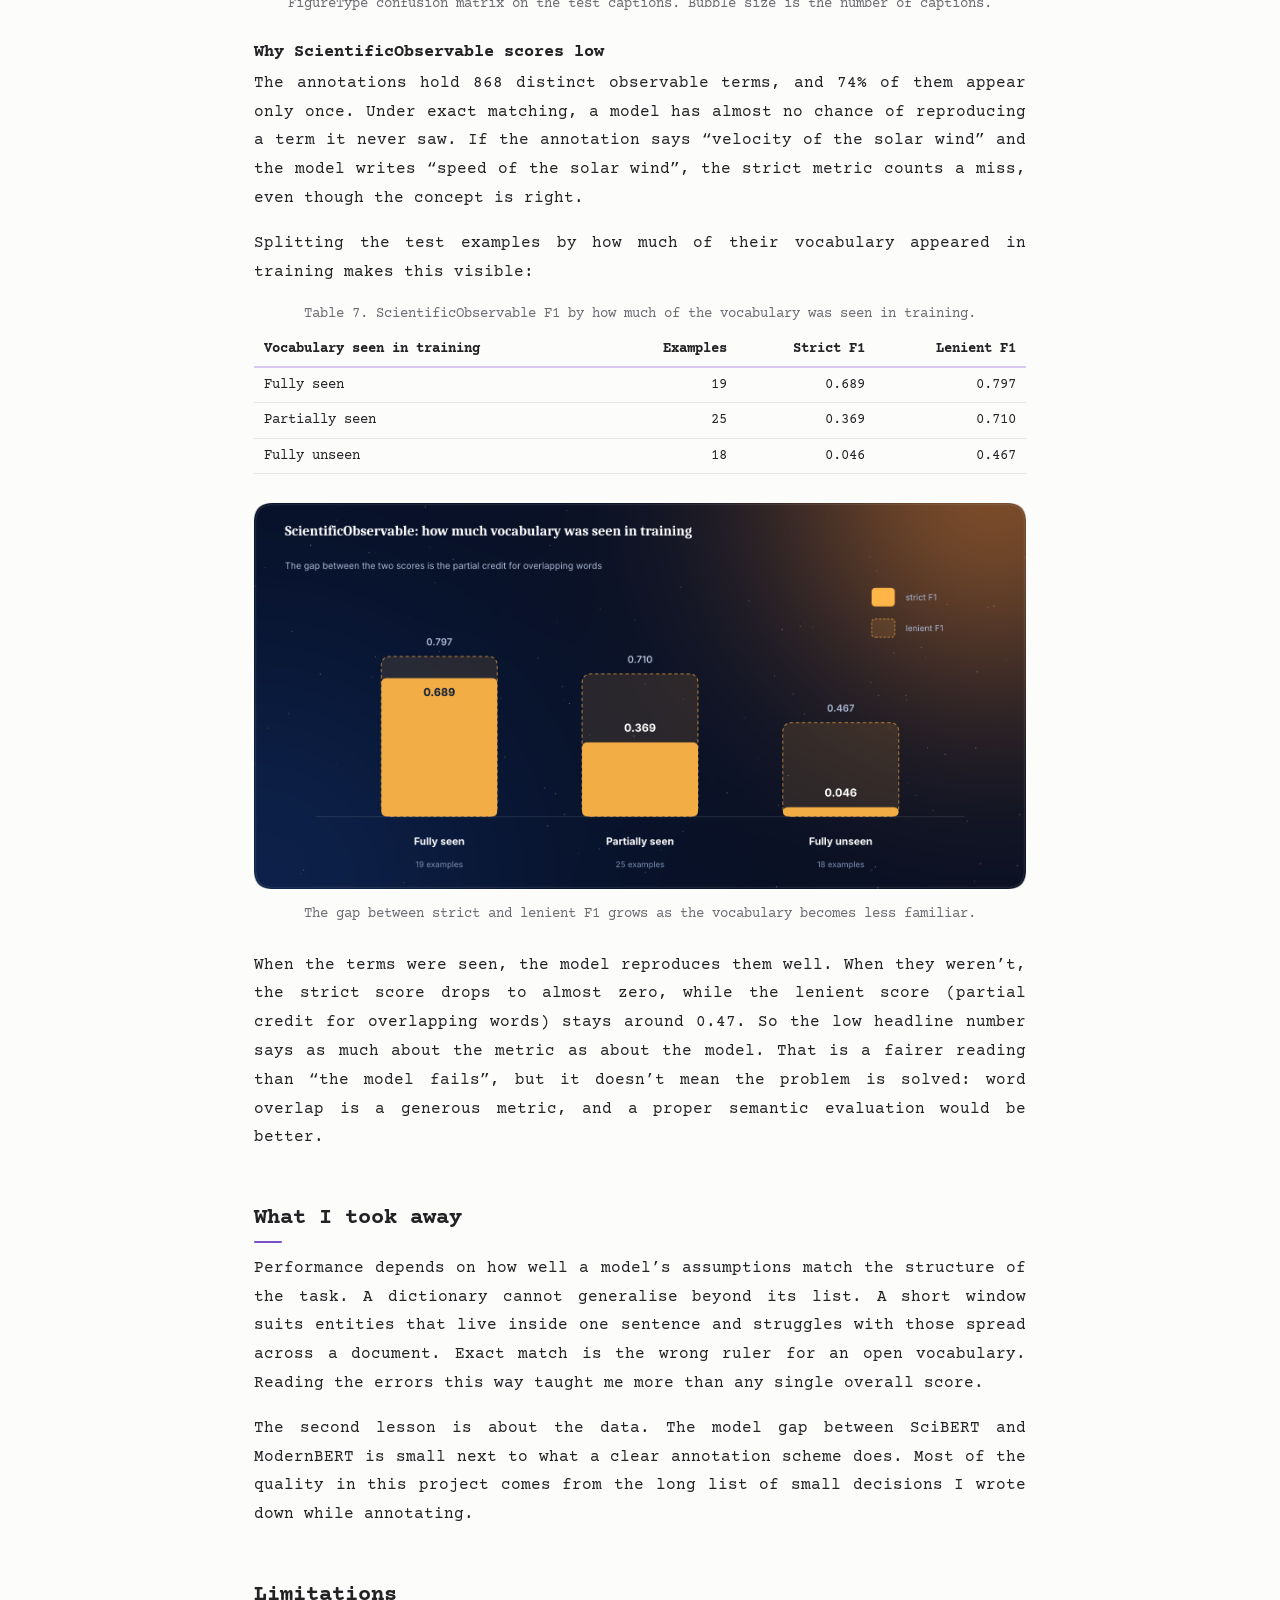
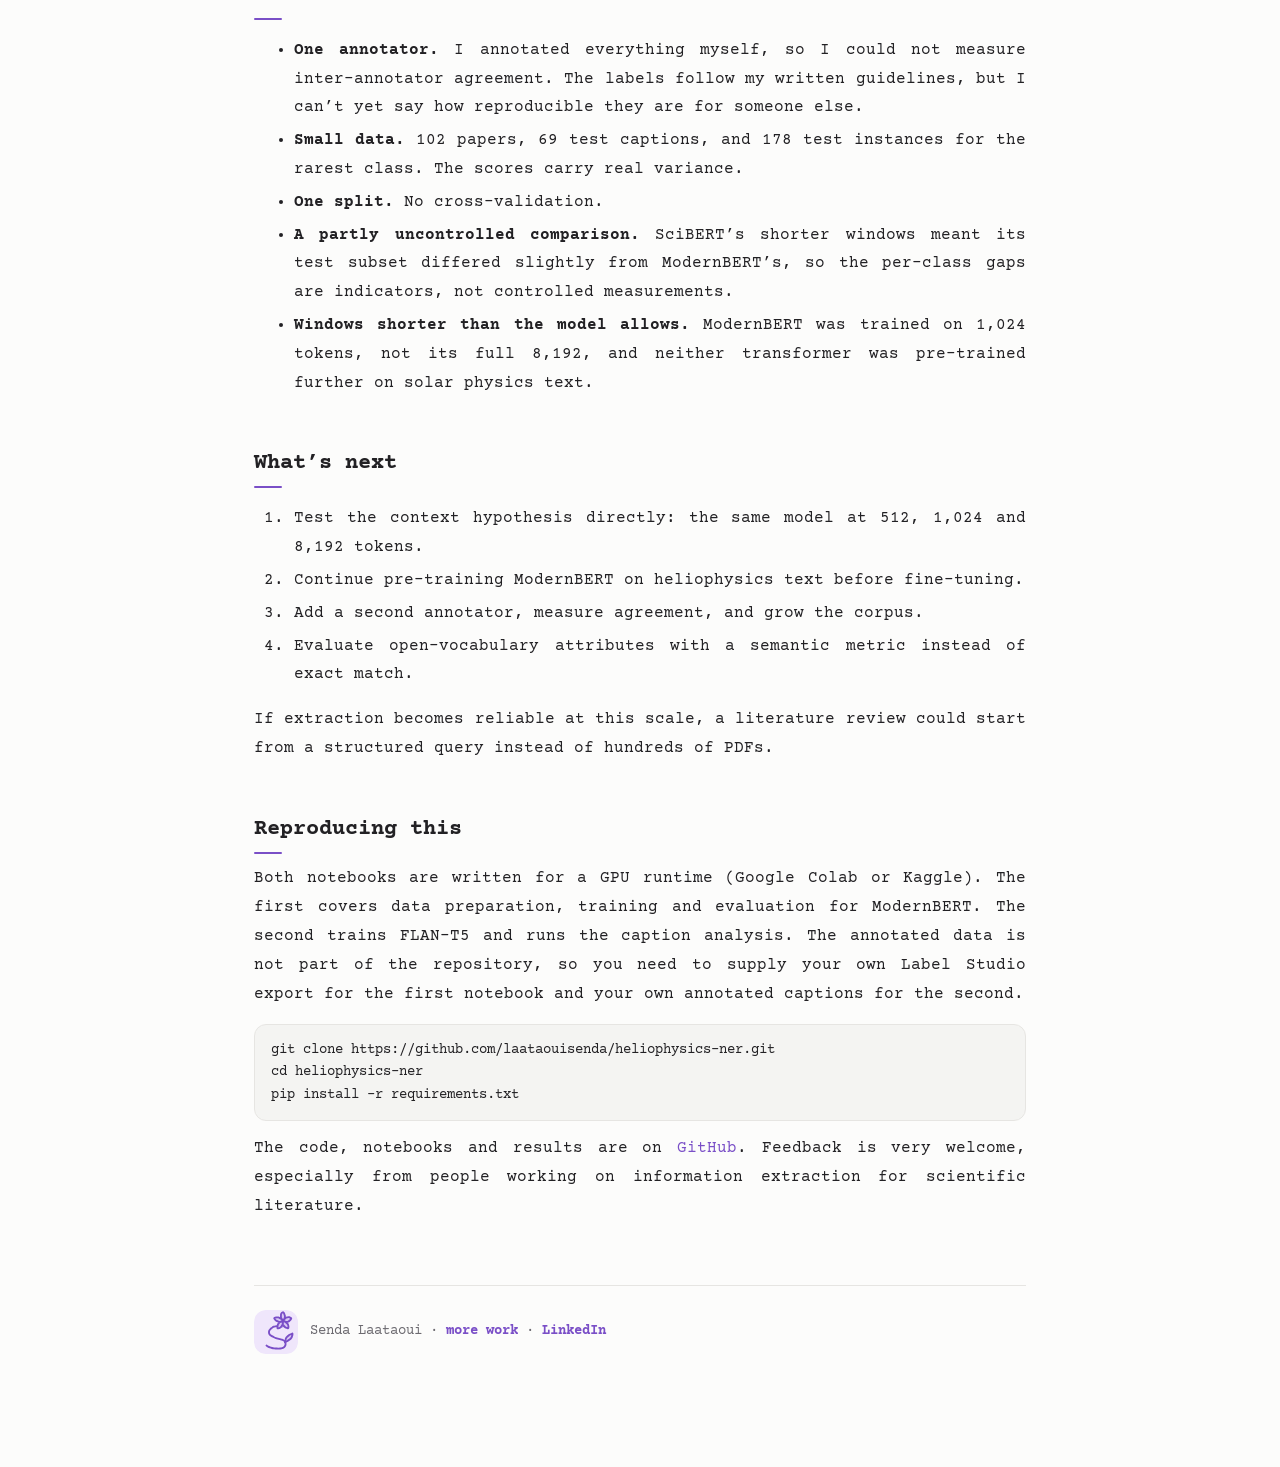
==== commit ea662b1e: "Heliophysics-ner final version" ====
--- a/blogs/heliophysics-ner.html
+++ b/blogs/heliophysics-ner.html
@@ -9,28 +9,21 @@
 <link href="https://fonts.googleapis.com/css2?family=Courier+Prime:ital,wght@0,400;0,700;1,400&display=swap" rel="stylesheet">
 <link rel="icon" type="image/svg+xml" href="../assets/favicon.svg">
 <link rel="icon" type="image/png" sizes="48x48" href="../assets/favicon-48.png">
+<link rel="apple-touch-icon" href="../assets/apple-touch-icon.png">
+<meta property="og:type" content="article">
+<meta property="og:image" content="https://laataouisenda.github.io/assets/og-heliophysics-ner.png">
+<meta name="twitter:card" content="summary_large_image">
 <link rel="stylesheet" href="../assets/post.css">
-<style>
-/* post.css has no table, list or h3 rules; these use its variables. Move into post.css if you like. */
-h3{font:700 1.05rem/1.3 "Courier Prime",monospace;margin:1.8em 0 .3em}
-.stats{display:grid;grid-template-columns:repeat(auto-fit,minmax(130px,1fr));gap:12px;margin:1.6em 0}
-.stats div{background:var(--panel);border-radius:8px;padding:12px 14px;line-height:1.3}
-.stats b{display:block;font-size:1.5rem;color:var(--accent)}
-.stats span{font-size:.8rem;color:var(--dim)}
-.tbl{overflow-x:auto;margin:1.2em 0}
-table{width:100%;border-collapse:collapse;font-size:.85rem;line-height:1.5}
-th,td{padding:7px 10px;text-align:left;border-bottom:1px solid var(--rule)}
-th{border-bottom:2px solid var(--rule)}
-.n{text-align:right;white-space:nowrap}
-.best{font-weight:700;color:var(--accent)}
-figure{margin:1.8em 0}
-figcaption{margin-top:6px}
-li{margin:.25em 0}
-</style>
+
+<script>try{var t=localStorage.getItem("theme");if(t)document.documentElement.setAttribute("data-theme",t)}catch(e){}</script>
 </head>
+
 <body>
 <div class="wrap">
-<a class="back" href="../index.html">&larr; Senda Laataoui</a>
+<div class="top">
+  <img src="../assets/favicon.svg" alt="">
+  <a class="back" href="../index.html">&larr; Senda Laataoui</a>
+</div>
 <h1>Can a model read solar physics papers?</h1>
 <div class="date">November 2026</div>
 
@@ -50,14 +43,16 @@
 <h2>Two models, two kinds of problem</h2>
 <p>I split the task in two, because the information comes in two different shapes. Entities such as an instrument name are literal pieces of text, so they can be found by labelling each word. Figure attributes are different: a caption might say “km/s” in one paper and “kilometres per second” in another, and I want a clean value either way. That calls for generating text, not only copying it.</p>
 <div class="tbl"><table>
+<caption>Table 1. The two tasks and the model chosen for each.</caption>
+
 <thead><tr><th>Part</th><th>Approach</th><th>Why</th></tr></thead>
 <tbody>
 <tr><td>Entities in the text</td><td>ModernBERT, token classification</td><td>Entities are literal spans of text</td></tr>
 <tr><td>Figure attributes</td><td>FLAN-T5-Large, text-to-text</td><td>Attributes often need normalising, not just copying</td></tr>
 </tbody></table></div>
 
-<figure>
-<img src="../assets/heliophysics-ner/pipeline.png" alt="Overall project pipeline, from PDFs to structured JSON" width="460">
+<figure class="fig">
+<img src="../assets/heliophysics-ner/pipeline.png" alt="Overall project pipeline, from PDFs to structured JSON" width="1760" height="880">
 <figcaption>From PDF to structured JSON: conversion, annotation, two models.</figcaption>
 </figure>
 
@@ -74,6 +69,7 @@
 <h2>Writing the rules</h2>
 <p>The annotation scheme is specific to heliophysics. It started from the facts that recur in every paper: what was used to measure, in which campaign, when, where, and based on which data. That gave five entity types.</p>
 <div class="tbl"><table>
+<caption>Table 2. The five entity types of the annotation scheme, with examples.</caption>
 <thead><tr><th>Entity</th><th>What it marks</th><th>Examples</th></tr></thead>
 <tbody>
 <tr><td>Instrument</td><td>A device used to take measurements</td><td>COR1, COR2, Metis, LASCO</td></tr>
@@ -86,14 +82,15 @@
 <p>Most of the work was in the edge cases. Is MMS a mission or an instrument? Is a publication date a time range? I wrote a rule for each such case (publication dates are never scientific time ranges, for example) and revised the guidelines whenever a new ambiguity appeared. I annotated in Label Studio, with two small interfaces instead of one crowded one: one for text blocks, one for captions.</p>
 <p>The result is 34,888 entity annotations and 672 annotated captions. The classes are very uneven: Instrument and Mission together make up about two thirds of all entities, and DatasetReference is the rarest. That imbalance matters later.</p>
 
-<figure>
-<img src="../assets/heliophysics-ner/entity_distribution.png" alt="Distribution of entity types across the corpus" width="760">
-<figcaption>How the five entity types are distributed across the corpus.</figcaption>
+<figure class="fig">
+<img src="../assets/heliophysics-ner/entity_distribution.png" alt="Distribution of entity types across the corpus, one dot per 100 annotations" width="1760" height="880">
+<figcaption>The five entity types across the corpus. One dot is 100 annotations.</figcaption>
 </figure>
 
 <h2>Training</h2>
 <p>Both models were fine-tuned on free GPUs, so I had to keep the setup modest.</p>
 <div class="tbl"><table>
+<caption>Table 3. Training setup of the two models.</caption>
 <thead><tr><th>Setting</th><th>ModernBERT-base</th><th>FLAN-T5-Large</th></tr></thead>
 <tbody>
 <tr><td>Task</td><td>Token classification</td><td>Text-to-text generation</td></tr>
@@ -110,6 +107,7 @@
 <h2>Results: finding entities</h2>
 <p>I compared ModernBERT with SciBERT and with a rule-based baseline built on dictionaries. Scores are entity-level F1 on the test set (seqeval).</p>
 <div class="tbl"><table>
+<caption>Table 4. Entity-level F1 on the test set for the rule-based baseline, SciBERT and ModernBERT.</caption>
 <thead><tr><th>Entity</th><th class="n">Rule-based</th><th class="n">SciBERT</th><th class="n">ModernBERT</th><th class="n">Test support</th></tr></thead>
 <tbody>
 <tr><td>Instrument</td><td class="n">0.409</td><td class="n">0.750</td><td class="n best">0.760</td><td class="n">1,135</td></tr>
@@ -120,9 +118,9 @@
 <tr><td><b>Macro F1</b></td><td class="n">0.300</td><td class="n">0.652</td><td class="n best">0.682</td><td class="n"></td></tr>
 </tbody></table></div>
 
-<figure>
-<img src="../assets/heliophysics-ner/ner_per_class_results.png" alt="Precision, recall and F1 per entity type for ModernBERT" width="760">
-<figcaption>Precision, recall and F1 per entity type, ModernBERT.</figcaption>
+<figure class="fig">
+<img src="../assets/heliophysics-ner/ner_per_class_results.png" alt="Precision, recall and F1 per entity type for ModernBERT" width="1760" height="1020">
+<figcaption>Precision (ring), recall (dot) and F1 (diamond) per entity type, ModernBERT.</figcaption>
 </figure>
 
 <p>Three things stand out.</p>
@@ -136,6 +134,7 @@
 <h2>Results: reading figure captions</h2>
 <p>FLAN-T5 was evaluated on 69 test captions. Every output followed the requested format and carried a valid FigureType, so the model never produced something unusable, which is what you need before plugging it into an automatic pipeline.</p>
 <div class="tbl"><table>
+<caption>Table 5. FLAN-T5-Base compared with FLAN-T5-Large on the 69 test captions.</caption>
 <thead><tr><th>Attribute</th><th>Metric</th><th class="n">FLAN-T5-Base</th><th class="n">FLAN-T5-Large</th></tr></thead>
 <tbody>
 <tr><td>FigureType</td><td>Accuracy</td><td class="n">0.710</td><td class="n best">0.724</td></tr>
@@ -147,6 +146,7 @@
 <h3>FigureType: where the errors are</h3>
 <p>The model got 50 of 69 captions right. The errors are not random. They follow the pairs a human annotator would also hesitate on: time series versus scatter, time series versus spatial map, spatial map versus other. A caption for a multi-panel figure that mixes a map and a time series can honestly belong to two classes. “Other” is a residual class, and most of its errors come from time series.</p>
 <div class="tbl"><table>
+<caption>Table 6. FigureType results by class, with the number of test captions per class.</caption>
 <thead><tr><th>FigureType</th><th class="n">F1</th><th class="n">Support</th></tr></thead>
 <tbody>
 <tr><td>Spatial-map</td><td class="n best">0.833</td><td class="n">21</td></tr>
@@ -158,15 +158,16 @@
 </tbody></table></div>
 <p>I would not read much into the small classes. With 6 scatter and 8 spectral examples, one wrong prediction moves the F1 by several points.</p>
 
-<figure>
-<img src="../assets/heliophysics-ner/figuretype_confusion_matrix.png" alt="Confusion matrix for FigureType" width="560">
-<figcaption>FigureType confusion matrix on the test captions.</figcaption>
+<figure class="fig narrow">
+<img src="../assets/heliophysics-ner/figuretype_confusion_matrix.png" alt="Bubble confusion matrix for FigureType: true versus predicted class" width="1408" height="1337">
+<figcaption>FigureType confusion matrix on the test captions. Bubble size is the number of captions.</figcaption>
 </figure>
 
 <h3>Why ScientificObservable scores low</h3>
 <p>The annotations hold 868 distinct observable terms, and 74% of them appear only once. Under exact matching, a model has almost no chance of reproducing a term it never saw. If the annotation says “velocity of the solar wind” and the model writes “speed of the solar wind”, the strict metric counts a miss, even though the concept is right.</p>
 <p>Splitting the test examples by how much of their vocabulary appeared in training makes this visible:</p>
 <div class="tbl"><table>
+<caption>Table 7. ScientificObservable F1 by how much of the vocabulary was seen in training.</caption>
 <thead><tr><th>Vocabulary seen in training</th><th class="n">Examples</th><th class="n">Strict F1</th><th class="n">Lenient F1</th></tr></thead>
 <tbody>
 <tr><td>Fully seen</td><td class="n">19</td><td class="n">0.689</td><td class="n">0.797</td></tr>
@@ -174,9 +175,9 @@
 <tr><td>Fully unseen</td><td class="n">18</td><td class="n">0.046</td><td class="n">0.467</td></tr>
 </tbody></table></div>
 
-<figure>
-<img src="../assets/heliophysics-ner/f1_distribution_per_example.png" alt="Distribution of normalised F1 per test example" width="640">
-<figcaption>Per-example F1: scores cluster near 0 for terms never seen, near 1 for terms reproduced exactly.</figcaption>
+<figure class="fig">
+<img src="../assets/heliophysics-ner/vocabulary_exposure.png" alt="Strict and lenient F1 for ScientificObservable by how much of the vocabulary was seen in training" width="1760" height="880">
+<figcaption>The gap between strict and lenient F1 grows as the vocabulary becomes less familiar.</figcaption>
 </figure>
 
 <p>When the terms were seen, the model reproduces them well. When they weren’t, the strict score drops to almost zero, while the lenient score (partial credit for overlapping words) stays around 0.47. So the low headline number says as much about the metric as about the model. That is a fairer reading than “the model fails”, but it doesn’t mean the problem is solved: word overlap is a generous metric, and a proper semantic evaluation would be better.</p>
@@ -205,13 +206,21 @@
 
 <h2>Reproducing this</h2>
 <p>Both notebooks are written for a GPU runtime (Google Colab or Kaggle). The first covers data preparation, training and evaluation for ModernBERT. The second trains FLAN-T5 and runs the caption analysis. The annotated data is not part of the repository, so you need to supply your own Label Studio export for the first notebook and your own annotated captions for the second.</p>
-<pre><code>git clone https://github.com/USERNAME/heliophysics-ner.git
+<pre><code>git clone https://github.com/laataouisenda/heliophysics-ner.git
 cd heliophysics-ner
 pip install -r requirements.txt</code></pre>
-<p>The code, notebooks and results are on <a href="https://github.com/USERNAME/heliophysics-ner">GitHub</a>. Feedback is very welcome, especially from people working on information extraction for scientific literature.</p>
-
-<blockquote>Thank you to my supervisor, Pr. Mounir Zrigui, for his guidance throughout this project, and to Polytech Monastir.</blockquote>
-
-</div>
+<p>The code, notebooks and results are on <a href="https://github.com/laataouisenda/heliophysics-ner">GitHub</a>. Feedback is very welcome, especially from people working on information extraction for scientific literature.</p>
+
+ <!--<blockquote>Thank you to my supervisor, Pr. Mounir Zrigui, for his guidance throughout this project, and to Polytech Monastir.</blockquote>-->
+
+<div class="sign">
+  <img src="../assets/favicon.svg" alt="">
+  <span>Senda Laataoui &middot; <a href="../index.html">more work</a> &middot; <a href="https://www.linkedin.com/in/senda-laataoui">LinkedIn</a></span>
+</div>
+
+</div>
+<script src="../assets/post.js" defer></script>
+<script src="../assets/signature.js" defer></script>
 </body>
-</html>
+</body>
+</html>
--- a/assets/post.css
+++ b/assets/post.css
@@ -1,14 +1,97 @@
-:root{--bg:#fcfcfb;--fg:#222124;--dim:#6c6a70;--accent:#7a4fc7;--rule:#e6e5e2;--panel:#f4f4f2}
-@media(prefers-color-scheme:dark){:root{--bg:#151416;--fg:#ececee;--dim:#9c9aa2;--accent:#c7a8f7;--rule:#2d2c30;--panel:#1e1d20}}
+/* Colours: same palette as the homepage */
+:root{--bg:#fcfcfb;--panel:#f4f4f2;--fg:#222124;--dim:#6c6a70;--accent:#7a4fc7;--soft:#d9c8f3;--rule:#e6e5e2}
+@media(prefers-color-scheme:dark){:root:not([data-theme="light"]){--bg:#151416;--panel:#1e1d20;--fg:#ececee;--dim:#9c9aa2;--accent:#c7a8f7;--soft:#4a3a6b;--rule:#2d2c30}}
+:root[data-theme="dark"]{--bg:#151416;--panel:#1e1d20;--fg:#ececee;--dim:#9c9aa2;--accent:#c7a8f7;--soft:#4a3a6b;--rule:#2d2c30}
+
+*{box-sizing:border-box}
+::selection{background:var(--soft);color:var(--fg)}
+html{scroll-behavior:smooth}
 body{margin:0;background:var(--bg);color:var(--fg);font:16px/1.8 "Courier Prime","Courier New",monospace}
-.wrap{max-width:660px;margin:0 auto;padding:48px 24px 110px}
-.back,.date{font:700 .9rem "Courier Prime",monospace}
-.back{color:var(--accent);text-decoration:none}
-h1{font:700 2rem/1.2 "Courier Prime",monospace;margin:28px 0 8px}
-h2{font:700 1.3rem/1.3 "Courier Prime",monospace;margin:2.2em 0 .4em}
-.date{color:var(--dim);margin-bottom:36px}
-a{color:var(--accent)}
-img{max-width:100%;height:auto;border-radius:6px}
-figcaption{font:.85rem "Courier Prime",monospace;color:var(--dim)}
-pre{overflow-x:auto;background:var(--panel);padding:14px;border-radius:8px;font-size:.85rem;line-height:1.5}
-blockquote{border-left:3px solid var(--accent);margin:1.4em 0;padding-left:18px;color:var(--dim)}
+body::before{content:"";position:fixed;inset:0;z-index:-1;pointer-events:none;
+  background:
+   radial-gradient(55% 40% at 6% 0%,color-mix(in srgb,var(--soft) 45%,transparent),transparent 70%),
+   radial-gradient(45% 30% at 100% 100%,color-mix(in srgb,var(--soft) 25%,transparent),transparent 70%)}
+a{color:var(--accent);text-decoration:none}
+a:hover{text-decoration:underline;text-underline-offset:3px}
+a:focus-visible{outline:2px solid var(--accent);outline-offset:3px}
+
+.wrap{max-width:820px;margin:0 auto;padding:44px 24px 110px;position:relative}
+.wrap p,.wrap li{text-align:justify;hyphens:auto;-webkit-hyphens:auto}
+
+/* Top bar: small signature mark + back link */
+.top{display:flex;align-items:center;gap:10px}
+.top img{width:30px;height:30px;border-radius:9px;display:block}
+.back{font:700 .9rem "Courier Prime",monospace;color:var(--accent)}
+
+/* Title block */
+h1{font:700 2.1rem/1.2 "Courier Prime",monospace;margin:34px 0 10px}
+.date{font:700 .88rem "Courier Prime",monospace;color:var(--dim);margin-bottom:34px;padding-bottom:22px;border-bottom:1px solid var(--rule)}
+
+h2{font:700 1.35rem/1.3 "Courier Prime",monospace;margin:2.4em 0 .5em}
+h2::after{content:"";display:block;width:28px;height:2px;background:var(--accent);margin-top:9px;border-radius:2px}
+h3{font:700 1.05rem/1.3 "Courier Prime",monospace;margin:1.8em 0 .3em}
+p{margin:0 0 1em}
+li{margin:.25em 0}
+strong,b{font-weight:700}
+
+/* Quote / intro box */
+blockquote{margin:1.6em 0;padding:14px 20px;background:color-mix(in srgb,var(--soft) 22%,transparent);border-left:3px solid var(--accent);border-radius:0 12px 12px 0;color:var(--dim)}
+
+/* Figures and code */
+img{max-width:100%;height:auto;border-radius:10px}
+figure{margin:1.8em 0}
+figcaption{margin-top:6px;text-align:center;font:.85rem "Courier Prime",monospace;color:var(--dim)}
+pre{overflow-x:auto;background:var(--panel);border:1px solid var(--rule);padding:14px 16px;border-radius:12px;font-size:.85rem;line-height:1.55}
+code{font-family:"Courier Prime","Courier New",monospace}
+p code,li code{background:var(--panel);padding:1px 6px;border-radius:6px;font-size:.9em}
+
+figure img{cursor:zoom-in}
+.lb{position:fixed;inset:0;z-index:999;background:rgba(3,8,20,.93);display:flex;align-items:center;justify-content:center;padding:1.2rem;cursor:zoom-out}
+.lb img{max-width:100%;max-height:100%;border-radius:14px;cursor:zoom-out}
+
+/* Stat cards */
+.stats{display:grid;grid-template-columns:repeat(auto-fit,minmax(130px,1fr));gap:12px;margin:1.6em 0}
+.stats div{background:color-mix(in srgb,var(--soft) 22%,transparent);border:1px solid var(--soft);border-radius:12px;padding:12px 14px;line-height:1.3}
+.stats b{display:block;font-size:1.5rem;color:var(--accent)}
+.stats span{font-size:.8rem;color:var(--dim)}
+
+/* Tables */
+.tbl{overflow-x:auto;margin:1.2em 0}
+table{width:100%;border-collapse:collapse;font-size:.85rem;line-height:1.5}
+th,td{padding:7px 10px;text-align:left;border-bottom:1px solid var(--rule)}
+th{border-bottom:2px solid var(--soft)}
+.n{text-align:right;white-space:nowrap}
+.best{font-weight:700;color:var(--accent)}
+
+/* Signature at the end of a post */
+.sign{display:flex;align-items:center;gap:12px;margin-top:64px;padding-top:24px;border-top:1px solid var(--rule);color:var(--dim);font-size:.9rem}
+.sign img{width:44px;height:44px;border-radius:12px}
+.sign a{font-weight:700}
+
+@media(max-width:640px){
+  .wrap{padding-top:32px}
+  h1{font-size:1.7rem}
+}
+
+caption{caption-side:top;text-align:center;padding-bottom:10px;font:.85rem "Courier Prime",monospace;color:var(--dim)}
+
+/* ---------- Hand-drawn signature flower ---------- */
+.sig{position:absolute;top:60px;right:28px;width:90px;height:auto;overflow:visible;pointer-events:none;color:var(--accent);
+  transform-origin:50% 92%;animation:sway 9s ease-in-out infinite alternate}
+.sig .ln,.sig .ln2{fill:none;stroke:currentColor;stroke-linecap:round;stroke-linejoin:round}
+.sig .ln{stroke-width:.85}
+.sig .ln2{stroke-width:.5;opacity:.5}
+.sig .pf{fill:color-mix(in srgb,var(--soft) 60%,transparent);stroke:none}
+.sig .cn{fill:currentColor}
+.sig .stem path,.sig .leaf path[pathLength]{stroke-dasharray:1}
+.sig .petal{transform-origin:42px 16px}
+.sig .drift{opacity:.85;animation:drift 6s ease-in-out infinite alternate}
+@keyframes sway{from{transform:rotate(-1.6deg)}to{transform:rotate(1.6deg)}}
+@keyframes drift{from{transform:translateY(0)}to{transform:translateY(7px)}}
+@media(max-width:640px){.sig{top:76px;width:84px}}
+
+/* wide screens: the flower lives in the right margin and grows as you scroll */
+@media(min-width:1180px){
+  .sig{position:fixed;top:50%;margin-top:-65px;width:130px;right:calc((100vw - 820px)/4 - 65px)}
+}
+@media(prefers-reduced-motion:reduce){.sig,.sig .drift{animation:none}}
